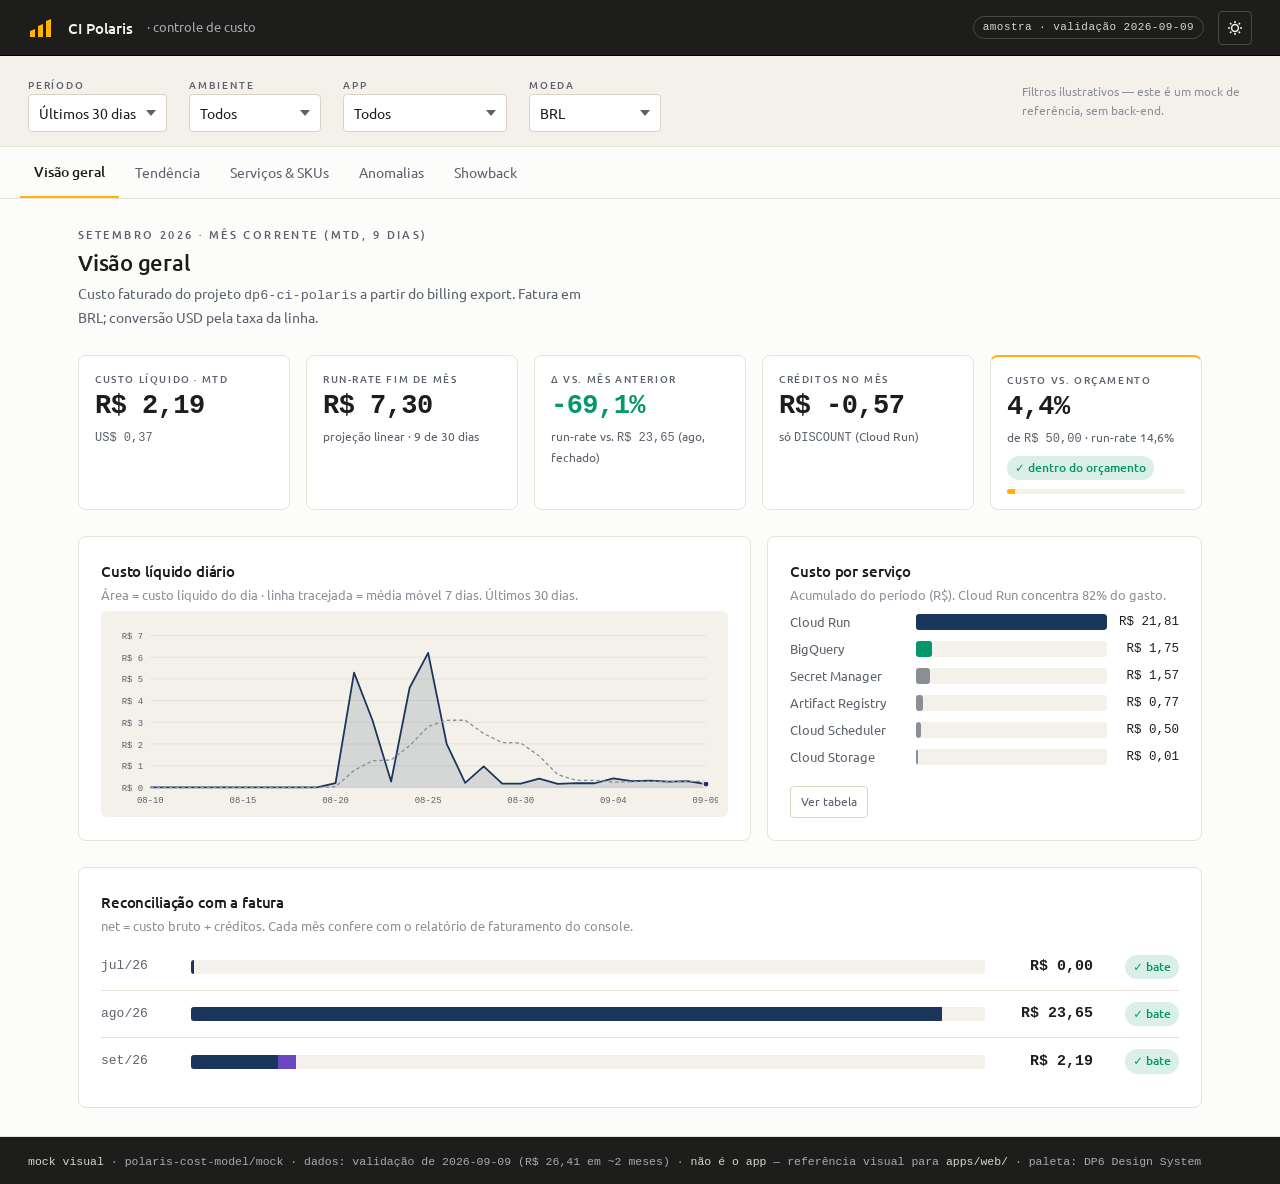
==== mock/index.html @ a6573188 "seed: modelagem de custo do CI Polaris (billing export -> Dataform) + painel FinOps (Fases 1-7 rascu" ====
<!doctype html>
<html lang="pt-BR">
<head>
<meta charset="utf-8">
<meta name="viewport" content="width=device-width, initial-scale=1">
<title>Custo CI Polaris</title>
<link rel="preconnect" href="https://fonts.googleapis.com">
<link rel="preconnect" href="https://fonts.gstatic.com" crossorigin>
<link rel="stylesheet" href="https://fonts.googleapis.com/css2?family=Ubuntu:wght@300;400;500;700&family=Ubuntu+Mono:wght@400;700&display=swap">
<style>
/* ============ DP6 Design System — tokens (espelho de polaris-heap/DP6-Design-System.md) ============ */
:root{
  --bg:#fcfcfb; --surface:#ffffff; --well:#f4f1ea;
  --ink:#1d1d1b; --ink-dim:#5b626c; --ink-mute:#8b9099;
  --hair:#e7e3d8; --hair-strong:#d8d3c4;
  --accent:#ffb302; --accent-press:#c98a00;
  /* paleta de gráficos DP6 — light. azul/verde validados p/ CVD; roxo/rosa reservados; vermelho = status */
  --c-net:#1a365d; --c-alt:#059669; --c-other:#8a8f96;
  --c-alert:#d64500; --c-credit:#6b46c1;
  --ok:#059669; --warn:#b7791f; --bad:#d64500;
  --focus:rgba(255,179,2,.45);
  --shadow-md:0 2px 10px rgba(29,29,27,.08);
}
@media (prefers-color-scheme:dark){
  :root:not([data-theme="light"]){
    --bg:#1d1d1b; --surface:#242422; --well:#1a1a19;
    --ink:#f2f1ec; --ink-dim:#a7abb0; --ink-mute:#7c8188;
    --hair:#37372f; --hair-strong:#454439;
    --accent:#ffb302; --accent-press:#ffca4d;
    --c-net:#63b3ed; --c-alt:#34d399; --c-other:#6b7078;
    --c-alert:#e53e3e; --c-credit:#b794f4;
    --ok:#34d399; --warn:#e0a94a; --bad:#e53e3e;
    --focus:rgba(255,179,2,.5);
    --shadow-md:0 2px 12px rgba(0,0,0,.4);
  }
}
:root[data-theme="dark"]{
  --bg:#1d1d1b; --surface:#242422; --well:#1a1a19;
  --ink:#f2f1ec; --ink-dim:#a7abb0; --ink-mute:#7c8188;
  --hair:#37372f; --hair-strong:#454439;
  --accent:#ffb302; --accent-press:#ffca4d;
  --c-net:#63b3ed; --c-alt:#34d399; --c-other:#6b7078;
  --c-alert:#e53e3e; --c-credit:#b794f4;
  --ok:#34d399; --warn:#e0a94a; --bad:#e53e3e;
  --focus:rgba(255,179,2,.5);
  --shadow-md:0 2px 12px rgba(0,0,0,.4);
}

*{box-sizing:border-box}
html{-webkit-text-size-adjust:100%}
body{
  margin:0; background:var(--bg); color:var(--ink);
  font:400 15px/1.6 Ubuntu,"Segoe UI",system-ui,-apple-system,sans-serif;
  -webkit-font-smoothing:antialiased;
}
h1,h2,h3{margin:0; font-weight:500; letter-spacing:-.01em; text-wrap:balance}
.mono{font-family:"Ubuntu Mono",ui-monospace,"SF Mono",Menlo,monospace; font-variant-numeric:tabular-nums}
.eyebrow{font:500 11px/1.4 Ubuntu,sans-serif; letter-spacing:.22em; text-transform:uppercase; color:var(--ink-dim)}
a{color:inherit}
button,select{font:inherit; color:inherit}
:focus-visible{outline:3px solid var(--focus); outline-offset:2px; border-radius:2px}
@media (prefers-reduced-motion:reduce){*{transition:none!important; animation:none!important}}

/* ============ chrome ============ */
.topbar{
  position:sticky; top:0; z-index:20; display:flex; align-items:center; gap:14px;
  height:56px; padding:0 28px; background:var(--ink); color:#f2f1ec;
  border-bottom:1px solid #000;
}
.brandmark{display:block}
.topbar .name{font-weight:500}
.topbar .sub{color:#a7abb0; font-size:13px}
.topbar .spacer{flex:1}
.pill{
  font:400 11px/1 "Ubuntu Mono",monospace; letter-spacing:.04em;
  padding:5px 9px; border:1px solid #4a4a44; border-radius:999px; color:#d9d6cc; white-space:nowrap;
}
.icon-btn{
  display:inline-flex; align-items:center; justify-content:center; width:34px; height:34px;
  background:transparent; border:1px solid #4a4a44; border-radius:4px; cursor:pointer; color:#f2f1ec;
}
.icon-btn:hover{border-color:var(--accent)}

.filters{
  display:flex; flex-wrap:wrap; align-items:end; gap:18px 22px;
  padding:14px 28px; background:var(--well); border-bottom:1px solid var(--hair);
}
.field{display:flex; flex-direction:column; gap:4px}
.field label{font:500 10px/1 Ubuntu,sans-serif; letter-spacing:.18em; text-transform:uppercase; color:var(--ink-dim)}
.field select{
  appearance:none; -webkit-appearance:none; padding:7px 30px 7px 10px; min-width:132px;
  background:var(--surface) url("data:image/svg+xml;utf8,<svg xmlns='http://www.w3.org/2000/svg' width='10' height='6'><path d='M0 0l5 6 5-6z' fill='%235b626c'/></svg>") no-repeat right 10px center;
  border:1px solid var(--hair-strong); border-radius:4px; font-size:14px;
}
.filters .note{margin-left:auto; align-self:center; font-size:12px; color:var(--ink-mute); max-width:230px}

.tabs{display:flex; gap:2px; padding:0 20px; border-bottom:1px solid var(--hair); background:var(--bg); overflow-x:auto}
.tab{
  padding:14px 14px 12px; background:none; border:0; border-bottom:2px solid transparent;
  color:var(--ink-dim); cursor:pointer; white-space:nowrap; font-size:14px;
}
.tab:hover{color:var(--ink)}
.tab[aria-selected="true"]{color:var(--ink); border-bottom-color:var(--accent); font-weight:500}

main{max-width:1180px; margin:0 auto; padding:28px}
.panel[hidden]{display:none}
.panel{display:flex; flex-direction:column; gap:26px}
.panel > header{display:flex; flex-direction:column; gap:3px}
.panel > header p{margin:0; color:var(--ink-dim); font-size:13.5px; max-width:64ch}

/* ============ cards & tiles ============ */
.card{
  background:var(--surface); border:1px solid var(--hair); border-radius:8px; padding:22px;
}
.card > h3{font-size:15px}
.card .cap{margin:2px 0 0; color:var(--ink-mute); font-size:12.5px}
.grid{display:grid; gap:16px}

.scorecard{grid-template-columns:repeat(auto-fit,minmax(188px,1fr))}
.tile{background:var(--surface); border:1px solid var(--hair); border-radius:8px; padding:16px 16px 15px; display:flex; flex-direction:column; gap:7px}
.tile.flag{border-top:2px solid var(--accent)}
.tile .k{font:500 10px/1.3 Ubuntu,sans-serif; letter-spacing:.16em; text-transform:uppercase; color:var(--ink-dim)}
.tile .v{font-family:"Ubuntu Mono",monospace; font-weight:700; font-size:27px; letter-spacing:-.02em; line-height:1.05}
.tile .s{font-size:12px; color:var(--ink-dim)}
.tile .s .mono{font-size:12px}
.delta-down{color:var(--ok)} .delta-up{color:var(--bad)}
.chip{display:inline-flex; align-items:center; gap:5px; align-self:flex-start; padding:3px 8px; border-radius:999px; font-size:11.5px; font-weight:500}
.chip.ok{background:color-mix(in srgb,var(--ok) 15%,transparent); color:var(--ok)}
.chip.warn{background:color-mix(in srgb,var(--warn) 16%,transparent); color:var(--warn)}
.chip.bad{background:color-mix(in srgb,var(--bad) 15%,transparent); color:var(--bad)}
.bar-track{height:5px; border-radius:3px; background:var(--well); overflow:hidden; margin-top:2px}
.bar-fill{height:100%; background:var(--accent)}

.row-2{display:grid; grid-template-columns:1.55fr 1fr; gap:16px}
@media (max-width:860px){.row-2{grid-template-columns:1fr}}

/* legend + tables */
.legend{display:flex; flex-wrap:wrap; gap:14px; margin-top:12px; font-size:12.5px; color:var(--ink-dim)}
.legend span{display:inline-flex; align-items:center; gap:6px}
.swatch{width:11px; height:11px; border-radius:2px; flex:none}
.datatable{width:100%; border-collapse:collapse; font-size:13px; margin-top:4px}
.datatable th,.datatable td{text-align:right; padding:7px 10px; border-bottom:1px solid var(--hair)}
.datatable th:first-child,.datatable td:first-child{text-align:left}
.datatable thead th{font:500 10px/1.4 Ubuntu,sans-serif; letter-spacing:.1em; text-transform:uppercase; color:var(--ink-dim); border-bottom-color:var(--hair-strong)}
.datatable td.num{font-family:"Ubuntu Mono",monospace; font-variant-numeric:tabular-nums}
.datatable tr:last-child td{border-bottom:0}
.toggle-tbl{margin-top:12px; background:none; border:1px solid var(--hair-strong); border-radius:4px; padding:5px 10px; font-size:12px; cursor:pointer; color:var(--ink-dim)}
.toggle-tbl:hover{border-color:var(--accent); color:var(--ink)}

/* svg chart shell */
.chartwrap{margin-top:6px; background:var(--well); border-radius:6px; padding:12px 10px 6px}
svg.chart{display:block; width:100%; height:auto; font-family:"Ubuntu Mono",monospace}
.chart text{fill:var(--ink-dim)}
.chart .tickline{stroke:var(--hair-strong); stroke-width:1}
.chart .axis{stroke:var(--hair-strong); stroke-width:1}
.tooltip{
  position:fixed; z-index:40; pointer-events:none; background:var(--ink); color:#f2f1ec;
  font:400 12px/1.4 "Ubuntu Mono",monospace; padding:7px 9px; border-radius:4px; box-shadow:var(--shadow-md);
  opacity:0; transition:opacity .12s;
}

.recon-row{display:grid; grid-template-columns:78px 1fr 96px 74px; align-items:center; gap:12px; padding:11px 0; border-bottom:1px solid var(--hair)}
.recon-row:last-child{border-bottom:0}
.recon-row .m{font-family:"Ubuntu Mono",monospace; color:var(--ink-dim); font-size:13px}
.recon-row .val{font-family:"Ubuntu Mono",monospace; font-weight:700; text-align:right}
.recon-bar{height:14px; background:var(--well); border-radius:3px; overflow:hidden; display:flex}
.recon-bar i{display:block; height:100%}

.callout{display:flex; gap:12px; padding:14px 16px; background:var(--well); border:1px solid var(--hair); border-left:2px solid var(--accent); border-radius:6px; font-size:13.5px}
.callout b{font-weight:500}

.placeholder{text-align:center; padding:40px 24px; border:1px dashed var(--hair-strong); border-radius:8px; background:var(--well)}
.placeholder h3{font-size:20px; font-weight:300; letter-spacing:-.02em}
.placeholder p{margin:8px auto 0; max-width:52ch; color:var(--ink-dim); font-size:13.5px}

footer{border-top:1px solid var(--hair); background:var(--ink); color:#a7abb0; padding:16px 28px; font:400 11.5px/1.5 "Ubuntu Mono",monospace}
footer b{color:#d9d6cc; font-weight:400}
</style>
</head>
<body data-palette="#1a365d,#059669,#8a8f96">

<header class="topbar">
  <svg class="brandmark" width="26" height="18" viewBox="0 0 26 18" aria-hidden="true">
    <path d="M2 18 L2 12 L7 10 L7 18 Z" fill="#ffb302"/>
    <path d="M10 18 L10 7 L15 5 L15 18 Z" fill="#ffb302"/>
    <path d="M18 18 L18 2 L23 0 L23 18 Z" fill="#ffb302"/>
  </svg>
  <span class="name">CI Polaris</span>
  <span class="sub">· controle de custo</span>
  <span class="spacer"></span>
  <span class="pill">amostra · validação 2026-09-09</span>
  <button class="icon-btn" id="themeBtn" aria-label="Alternar tema" title="Alternar tema">
    <svg width="16" height="16" viewBox="0 0 16 16" fill="none" stroke="currentColor" stroke-width="1.5"><circle cx="8" cy="8" r="3.4"/><path d="M8 1v2M8 13v2M1 8h2M13 8h2M3 3l1.4 1.4M11.6 11.6L13 13M13 3l-1.4 1.4M4.4 11.6L3 13"/></svg>
  </button>
</header>

<div class="filters">
  <div class="field"><label for="f-period">Período</label>
    <select id="f-period"><option>Últimos 30 dias</option><option>Últimos 60 dias</option><option>Mês corrente</option><option>Tudo</option></select></div>
  <div class="field"><label for="f-env">Ambiente</label>
    <select id="f-env"><option>Todos</option><option>prod</option><option>dev</option></select></div>
  <div class="field"><label for="f-app">App</label>
    <select id="f-app"><option>Todos</option><option>atlas</option><option>polaris-cost-control</option><option>observability-hub</option></select></div>
  <div class="field"><label for="f-cur">Moeda</label>
    <select id="f-cur"><option>BRL</option><option>USD</option></select></div>
  <p class="note">Filtros ilustrativos — este é um mock de referência, sem back-end.</p>
</div>

<nav class="tabs" role="tablist" aria-label="Seções">
  <button class="tab" role="tab" aria-selected="true"  aria-controls="p-visao"  id="t-visao">Visão geral</button>
  <button class="tab" role="tab" aria-selected="false" aria-controls="p-tend"   id="t-tend">Tendência</button>
  <button class="tab" role="tab" aria-selected="false" aria-controls="p-skus"   id="t-skus">Serviços &amp; SKUs</button>
  <button class="tab" role="tab" aria-selected="false" aria-controls="p-anom"   id="t-anom">Anomalias</button>
  <button class="tab" role="tab" aria-selected="false" aria-controls="p-show"   id="t-show">Showback</button>
</nav>

<main>

  <!-- ============ VISÃO GERAL ============ -->
  <section class="panel" id="p-visao" role="tabpanel" aria-labelledby="t-visao">
    <header>
      <span class="eyebrow">Setembro 2026 · mês corrente (MTD, 9 dias)</span>
      <h1 style="font-size:22px">Visão geral</h1>
      <p>Custo faturado do projeto <span class="mono">dp6-ci-polaris</span> a partir do billing export. Fatura em BRL; conversão USD pela taxa da linha.</p>
    </header>

    <div class="grid scorecard" id="scorecard"></div>

    <div class="row-2">
      <div class="card">
        <h3>Custo líquido diário</h3>
        <p class="cap">Área = custo líquido do dia · linha tracejada = média móvel 7 dias. Últimos 30 dias.</p>
        <div class="chartwrap"><div id="c-daily"></div></div>
      </div>
      <div class="card">
        <h3>Custo por serviço</h3>
        <p class="cap">Acumulado do período (R$). Cloud Run concentra 82% do gasto.</p>
        <div id="c-services"></div>
        <button class="toggle-tbl" data-target="tbl-services" aria-expanded="false">Ver tabela</button>
        <div id="tbl-services" hidden></div>
      </div>
    </div>

    <div class="card">
      <h3>Reconciliação com a fatura</h3>
      <p class="cap">net = custo bruto + créditos. Cada mês confere com o relatório de faturamento do console.</p>
      <div id="recon" style="margin-top:8px"></div>
    </div>
  </section>

  <!-- ============ TENDÊNCIA ============ -->
  <section class="panel" id="p-tend" role="tabpanel" aria-labelledby="t-tend" hidden>
    <header>
      <span class="eyebrow">Evolução mês a mês</span>
      <h1 style="font-size:22px">Tendência</h1>
      <p>Três meses de histórico (jul/2026 é o primeiro mês, quase zero). Setembro é parcial — a barra fantasma mostra o run-rate projetado.</p>
    </header>

    <div class="card">
      <h3>Custo líquido mensal por serviço</h3>
      <p class="cap">Barras empilhadas. Só as duas séries validadas para daltonismo (azul/verde) + "Outros".</p>
      <div class="chartwrap"><div id="c-monthly"></div></div>
      <div class="legend" id="lg-monthly"></div>
    </div>

    <div class="row-2">
      <div class="card">
        <h3>Variação mês a mês</h3>
        <p class="cap">Δ sobre o mês anterior. Setembro: run-rate (fantasma) vs. realizado (MTD).</p>
        <div class="chartwrap"><div id="c-mom"></div></div>
      </div>
      <div class="card">
        <h3>Ritmo acumulado</h3>
        <p class="cap">Acúmulo dia a dia: setembro vs. agosto no mesmo ponto do mês.</p>
        <div class="chartwrap"><div id="c-pace"></div></div>
      </div>
    </div>
  </section>

  <!-- ============ SERVIÇOS & SKUs ============ -->
  <section class="panel" id="p-skus" role="tabpanel" aria-labelledby="t-skus" hidden>
    <header>
      <span class="eyebrow">Detalhe por SKU</span>
      <h1 style="font-size:22px">Serviços &amp; SKUs</h1>
      <p>Composição do custo por SKU e custo unitário. Chip de atenção em SKU visto pela primeira vez nos últimos 30 dias.</p>
    </header>

    <div class="callout"><span aria-hidden="true">◆</span><span><b>SKU novo (últimos 30 dias):</b> <span class="mono">Cloud Run · Requests</span> — primeira ocorrência 2026-08-28. Sem histórico para comparar.</span></div>

    <div class="card">
      <h3>Custo por serviço → SKU</h3>
      <p class="cap">Barras aninhadas. Expandível por serviço no app; aqui, Cloud Run detalhado.</p>
      <div id="c-sku" style="margin-top:8px"></div>
    </div>

    <div class="card">
      <h3>Custo unitário por SKU</h3>
      <p class="cap">custo unitário = custo líquido ÷ uso (na unidade de preço). Amostra do período.</p>
      <div id="tbl-unit"></div>
    </div>
  </section>

  <!-- ============ ANOMALIAS ============ -->
  <section class="panel" id="p-anom" role="tabpanel" aria-labelledby="t-anom" hidden>
    <header>
      <span class="eyebrow">Dias fora do padrão</span>
      <h1 style="font-size:22px">Anomalias</h1>
      <p>Sinaliza quando o custo do dia passa de <span class="mono">z-score &gt; 3</span> <b>e</b> de <span class="mono">R$ 1,00/dia</span> — o piso absoluto evita ruído na escala de centavos.</p>
    </header>

    <div class="callout"><span aria-hidden="true">▲</span><span><b>2 dias sinalizados</b> em 52 analisados · ambos no Cloud Run, semana de deploy/carga de 21–26/ago.</span></div>

    <div class="card">
      <h3>Ocorrências</h3>
      <p class="cap">Sparkline = custo diário do serviço nos 30 dias ao redor; ponto vermelho = o dia sinalizado.</p>
      <div id="anom-list" style="margin-top:10px"></div>
    </div>
  </section>

  <!-- ============ SHOWBACK ============ -->
  <section class="panel" id="p-show" role="tabpanel" aria-labelledby="t-show" hidden>
    <header>
      <span class="eyebrow">Rateio por app / ambiente</span>
      <h1 style="font-size:22px">Showback</h1>
      <p>Depende das labels <span class="mono">app</span> / <span class="mono">environment</span> / <span class="mono">managed-by</span> nos recursos.</p>
    </header>

    <div class="placeholder">
      <h3>Aguardando aplicação das labels</h3>
      <p>Hoje só 4–10% do custo carrega label (rollout iniciado em 26/08, ver <span class="mono">atlas/docs/finops-labels.md</span>). Enquanto a cobertura não sobe, o rateio por app×ambiente fica desativado — só a cobertura é exibida.</p>
    </div>

    <div class="card">
      <h3>Cobertura de label (por custo)</h3>
      <p class="cap">Fração do custo líquido com cada chave preenchida.</p>
      <div id="c-coverage" style="margin-top:10px"></div>
    </div>
  </section>

</main>

<footer>
  <b>mock visual</b> · polaris-cost-model/mock · dados: validação de 2026-09-09 (R$ 26,41 em ~2 meses) ·
  <b>não é o app</b> — referência visual para <b>apps/web/</b> · paleta: DP6 Design System
</footer>

<div class="tooltip" id="tt"></div>

<script>
"use strict";
/* ================= dados (validação 2026-09-09) ================= */
const CUR = {rate:5.8703}; // taxa BRL/USD do mês corrente
const brl = v => "R$ " + v.toLocaleString("pt-BR",{minimumFractionDigits:2,maximumFractionDigits:2});
const usd = v => "US$ " + (v/CUR.rate).toLocaleString("pt-BR",{minimumFractionDigits:2,maximumFractionDigits:2});
const pct = v => (v>=0?"+":"") + v.toLocaleString("pt-BR",{minimumFractionDigits:1,maximumFractionDigits:1}) + "%";

// custo líquido diário (R$), 2026-08-10 .. 2026-09-09
const DAILY = [
  ["08-10",0],["08-11",0],["08-12",0],["08-13",0],["08-14",0],["08-15",0],["08-16",0],["08-17",0],["08-18",0],["08-19",0],
  ["08-20",0.20],["08-21",5.29],["08-22",3.08],["08-23",0.27],["08-24",4.59],["08-25",6.20],["08-26",2.01],["08-27",0.21],
  ["08-28",0.97],["08-29",0.17],["08-30",0.17],["08-31",0.40],
  ["09-01",0.16],["09-02",0.20],["09-03",0.19],["09-04",0.41],["09-05",0.29],["09-06",0.31],["09-07",0.26],["09-08",0.29],["09-09",0.15]
];
const SERVICES = [
  ["Cloud Run",21.81],["BigQuery",1.75],["Secret Manager",1.57],
  ["Artifact Registry",0.77],["Cloud Scheduler",0.50],["Cloud Storage",0.01]
];
const MONTHS = [ // mês, cloud run, bigquery, outros, gross, credits, net
  {m:"jul/26", cr:0,      bq:0,    ot:0,    gross:0,     cred:0,     net:0},
  {m:"ago/26", cr:20.28,  bq:1.44, ot:1.93, gross:23.65, cred:0,     net:23.65},
  {m:"set/26", cr:0.86,   bq:0.02, ot:1.31, gross:2.75,  cred:-0.57, net:2.19}
];
const PACE = { // acúmulo por dia-do-mês
  ago:[0,0.20,5.49,8.57,8.84,13.43,19.63,21.64,21.85,22.82,22.99,23.16,23.65],
  set:[0,0.16,0.36,0.55,0.96,1.25,1.56,1.82,2.11,2.19]
};
const SKU = [ // Cloud Run, período
  ["CPU Allocation Time","vCPU·s",  "1.06M", 0.62],
  ["Memory Allocation Time","GiB·s","2.13M", 0.19],
  ["Requests","1k req",             "48.2",  0.03],
  ["Egress (América do Sul)","GiB", "0.14",  0.02]
];
const UNIT = [ // sku, uso, unidade, custo unit, custo
  ["Cloud Run · CPU Allocation Time","1.06M","vCPU·s","R$ 0,00000058","R$ 0,62"],
  ["Cloud Run · Memory Allocation Time","2.13M","GiB·s","R$ 0,00000009","R$ 0,19"],
  ["BigQuery · Analysis","0.20","TiB","R$ 8,75","R$ 1,75"],
  ["Secret Manager · Access operations","3.1M","10k ops","R$ 0,0051","R$ 1,57"],
  ["Artifact Registry · Storage","0.11","GiB·mês","R$ 7,00","R$ 0,77"]
];
const ANOM = [
  {date:"2026-08-25", svc:"Cloud Run", val:5.68, avg:0.46, z:4.1,
   spark:[0.20,5.15,2.80,0.18,4.18,5.68,1.67,0.06,0.41,0.01,0.01,0.15,0.08,0.06,0.23,0.10,0.09,0.10,0.03,0.04,0.04,0.09,0.09,0.10,0.04,0.04,0.04,0.04,0.04,0.04], hi:5},
  {date:"2026-08-21", svc:"Cloud Run", val:5.15, avg:0.42, z:3.7,
   spark:[0,0,0,0,0,0,0,0,0,0,0.20,5.15,2.80,0.18,4.18,5.68,1.67,0.06,0.41,0.01,0.01,0.15,0.08,0.06,0.23,0.10,0.09,0.10,0.03,0.04], hi:11}
];
const COVERAGE = [["managed-by",0.10],["app",0.04],["environment",0.04]];

const SVGNS="http://www.w3.org/2000/svg";
const css = n => getComputedStyle(document.documentElement).getPropertyValue(n).trim();
function el(tag,attrs,parent){const e=document.createElementNS(SVGNS,tag);for(const k in attrs)e.setAttribute(k,attrs[k]);if(parent)parent.appendChild(e);return e;}

/* ================= tooltip ================= */
const tt=document.getElementById("tt");
function showTT(html,x,y){tt.innerHTML=html;tt.style.opacity="1";tt.style.left=(x+14)+"px";tt.style.top=(y+14)+"px";}
function hideTT(){tt.style.opacity="0";}

/* ================= scorecard ================= */
function scorecard(){
  const netMtd=2.19, prevMonth=23.65, runRate=netMtd/9*30, credits=-0.57, budget=50;
  const usedPct=netMtd/budget*100, rrPct=runRate/budget*100;
  const cards=[
    {k:"Custo líquido · MTD", v:brl(netMtd), s:`<span class="mono">${usd(netMtd)}</span>`},
    {k:"Run-rate fim de mês", v:brl(runRate), s:`projeção linear · 9 de 30 dias`},
    {k:"Δ vs. mês anterior", v:`<span class="mono">${pct(runRate/prevMonth*100-100)}</span>`, s:`run-rate vs. <span class="mono">${brl(prevMonth)}</span> (ago, fechado)`, cls:"delta-down"},
    {k:"Créditos no mês", v:brl(credits), s:`só <span class="mono">DISCOUNT</span> (Cloud Run)`},
    {k:"Custo vs. orçamento", v:`<span class="mono">${usedPct.toLocaleString("pt-BR",{maximumFractionDigits:1})}%</span>`, s:`de <span class="mono">${brl(budget)}</span> · run-rate ${rrPct.toLocaleString("pt-BR",{maximumFractionDigits:1})}%`, flag:true,
     extra:`<span class="chip ok">✓ dentro do orçamento</span><div class="bar-track"><div class="bar-fill" style="width:${Math.max(usedPct,1.5)}%"></div></div>`}
  ];
  document.getElementById("scorecard").innerHTML=cards.map(c=>`
    <div class="tile${c.flag?' flag':''}">
      <span class="k">${c.k}</span>
      <span class="v ${c.cls||''}">${c.v}</span>
      <span class="s">${c.s}</span>
      ${c.extra||''}
    </div>`).join("");
}

/* ================= área: custo diário + média móvel 7d ================= */
function dailyChart(){
  const host=document.getElementById("c-daily");
  const W=680,H=210,P={t:14,r:14,b:26,l:44};
  const data=DAILY.map(d=>d[1]);
  const max=Math.ceil(Math.max(...data)); // 7
  const x=i=>P.l+i*(W-P.l-P.r)/(data.length-1);
  const y=v=>H-P.b-(v/max)*(H-P.t-P.b);
  // média móvel 7d
  const ma=data.map((_,i)=>{const s=data.slice(Math.max(0,i-6),i+1);return s.reduce((a,b)=>a+b,0)/s.length;});
  const svg=el("svg",{class:"chart",viewBox:`0 0 ${W} ${H}`,role:"img","aria-label":"Custo líquido diário em reais, últimos 30 dias, com pico entre 21 e 26 de agosto"},host);
  // grid + ticks y
  for(let t=0;t<=max;t+=1){const yy=y(t);
    el("line",{class:"tickline",x1:P.l,x2:W-P.r,y1:yy,y2:yy,opacity:t?.5:1},svg);
    const tx=el("text",{x:P.l-8,y:yy+4,"text-anchor":"end","font-size":"10"},svg);tx.textContent="R$ "+t;}
  // ticks x (a cada ~5)
  DAILY.forEach((d,i)=>{if(i%5)return;const tx=el("text",{x:x(i),y:H-8,"text-anchor":"middle","font-size":"10"},svg);tx.textContent=d[0];});
  // área
  let dArea=`M${x(0)},${y(0)}`;data.forEach((v,i)=>dArea+=` L${x(i)},${y(v)}`);dArea+=` L${x(data.length-1)},${y(0)} Z`;
  el("path",{d:dArea,fill:css("--c-net"),"fill-opacity":".14"},svg);
  let dLine="";data.forEach((v,i)=>dLine+=(i?" L":"M")+x(i)+","+y(v));
  el("path",{d:dLine,fill:"none",stroke:css("--c-net"),"stroke-width":"2","stroke-linejoin":"round"},svg);
  // média móvel
  let dMa="";ma.forEach((v,i)=>dMa+=(i?" L":"M")+x(i)+","+y(v));
  el("path",{d:dMa,fill:"none",stroke:css("--c-other"),"stroke-width":"1.5","stroke-dasharray":"4 3"},svg);
  // endpoint enfatizado
  const li=data.length-1;
  el("circle",{cx:x(li),cy:y(data[li]),r:"3.5",fill:css("--c-net"),stroke:css("--well"),"stroke-width":"1.5"},svg);
  // hover
  const hit=el("rect",{x:P.l,y:P.t,width:W-P.l-P.r,height:H-P.t-P.b,fill:"transparent"},svg);
  const cross=el("line",{x1:0,x2:0,y1:P.t,y2:H-P.b,stroke:css("--ink-dim"),"stroke-width":"1",opacity:"0"},svg);
  const dot=el("circle",{r:"4",fill:css("--c-net"),stroke:css("--surface"),"stroke-width":"2",opacity:"0"},svg);
  hit.addEventListener("pointermove",ev=>{
    const r=svg.getBoundingClientRect();const px=(ev.clientX-r.left)/r.width*W;
    let i=Math.round((px-P.l)/((W-P.l-P.r)/(data.length-1)));i=Math.max(0,Math.min(data.length-1,i));
    cross.setAttribute("x1",x(i));cross.setAttribute("x2",x(i));cross.setAttribute("opacity",".5");
    dot.setAttribute("cx",x(i));dot.setAttribute("cy",y(data[i]));dot.setAttribute("opacity","1");
    showTT(`<b>${DAILY[i][0]}/2026</b><br>líquido ${brl(data[i])}<br>média 7d ${brl(ma[i])}`,ev.clientX,ev.clientY);
  });
  hit.addEventListener("pointerleave",()=>{cross.setAttribute("opacity","0");dot.setAttribute("opacity","0");hideTT();});
}

/* ================= barras horizontais: serviços ================= */
function servicesChart(){
  const host=document.getElementById("c-services");
  const max=SERVICES[0][1];
  host.innerHTML=SERVICES.map(([n,v],i)=>{
    const w=Math.max(v/max*100,0.6);
    const col=i===0?css("--c-net"):(i===1?css("--c-alt"):css("--c-other"));
    return `<div style="display:flex;align-items:center;gap:10px;margin:7px 0" data-svc="${n}" data-v="${v}">
      <span style="flex:0 0 116px;font-size:12.5px;color:var(--ink-dim)">${n}</span>
      <span style="flex:1;height:16px;background:var(--well);border-radius:3px;overflow:hidden">
        <span style="display:block;height:100%;width:${w}%;background:${col};border-radius:0 3px 3px 0"></span></span>
      <span class="mono" style="flex:0 0 62px;text-align:right;font-size:12.5px">${brl(v)}</span>
    </div>`;
  }).join("");
  host.querySelectorAll("[data-svc]").forEach(r=>{
    r.addEventListener("pointerenter",ev=>showTT(`<b>${r.dataset.svc}</b><br>${brl(+r.dataset.v)} · ${(r.dataset.v/26.41*100).toFixed(1)}%`,ev.clientX,ev.clientY));
    r.addEventListener("pointermove",ev=>showTT(`<b>${r.dataset.svc}</b><br>${brl(+r.dataset.v)} · ${(r.dataset.v/26.41*100).toFixed(1)}%`,ev.clientX,ev.clientY));
    r.addEventListener("pointerleave",hideTT);
  });
  document.getElementById("tbl-services").innerHTML=`<table class="datatable"><thead><tr><th>Serviço</th><th>Custo</th><th>% do total</th></tr></thead><tbody>${
    SERVICES.map(([n,v])=>`<tr><td>${n}</td><td class="num">${brl(v)}</td><td class="num">${(v/26.41*100).toFixed(1)}%</td></tr>`).join("")
  }</tbody></table>`;
}

/* ================= reconciliação ================= */
function recon(){
  const host=document.getElementById("recon");
  const max=25;
  host.innerHTML=MONTHS.map(m=>{
    const g=Math.max(m.gross/max*100,0.4), c=Math.abs(m.cred)/max*100;
    return `<div class="recon-row">
      <span class="m">${m.m}</span>
      <span class="recon-bar" title="bruto ${brl(m.gross)} · créditos ${brl(m.cred)}">
        <i style="width:${g}%;background:${css('--c-net')}"></i>
        <i style="width:${c}%;background:${css('--c-credit')}"></i>
      </span>
      <span class="val">${brl(m.net)}</span>
      <span class="chip ok" style="justify-self:end">✓ bate</span>
    </div>`;
  }).join("");
}

/* ================= tendência: empilhado mensal ================= */
function monthlyChart(){
  const host=document.getElementById("c-monthly");
  const W=680,H=220,P={t:14,r:14,b:28,l:44};
  const max=25;
  const bw=64, gap=(W-P.l-P.r-bw*3)/3;
  const y=v=>H-P.b-(v/max)*(H-P.t-P.b);
  const svg=el("svg",{class:"chart",viewBox:`0 0 ${W} ${H}`,role:"img","aria-label":"Custo líquido mensal empilhado por serviço"},host);
  for(let t=0;t<=25;t+=5){const yy=y(t);el("line",{class:"tickline",x1:P.l,x2:W-P.r,y1:yy,y2:yy,opacity:t?.5:1},svg);
    const tx=el("text",{x:P.l-8,y:yy+4,"text-anchor":"end","font-size":"10"},svg);tx.textContent="R$ "+t;}
  MONTHS.forEach((m,i)=>{
    const bx=P.l+gap/2+i*(bw+gap);
    const segs=[["cr",css("--c-net")],["bq",css("--c-alt")],["ot",css("--c-other")]];
    let acc=0;
    segs.forEach(([key,col])=>{
      const v=m[key]; if(v<=0){return;}
      const y0=y(acc), y1=y(acc+v);
      el("rect",{x:bx,y:y1,width:bw,height:Math.max(y0-y1-2,0),fill:col,rx:"1"},svg);
      acc+=v;
    });
    const tx=el("text",{x:bx+bw/2,y:H-10,"text-anchor":"middle","font-size":"10.5"},svg);tx.textContent=m.m;
    if(m.net>0){const vt=el("text",{x:bx+bw/2,y:y(m.net)-6,"text-anchor":"middle","font-size":"11",style:"fill:"+css("--ink")},svg);vt.textContent=brl(m.net);}
  });
  document.getElementById("lg-monthly").innerHTML=[
    ["Cloud Run",css("--c-net")],["BigQuery",css("--c-alt")],["Outros",css("--c-other")]
  ].map(([n,c])=>`<span><i class="swatch" style="background:${c}"></i>${n}</span>`).join("");
}

/* ================= tendência: Δ MoM ================= */
function momChart(){
  const host=document.getElementById("c-mom");
  const W=340,H=200,P={t:16,r:14,b:28,l:40};
  const bars=[{m:"ago/26",v:23.65,ghost:null},{m:"set/26",v:2.19,ghost:7.30}];
  const max=25;
  const y=v=>H-P.b-(v/max)*(H-P.t-P.b);
  const bw=54, gap=(W-P.l-P.r-bw*2)/2;
  const svg=el("svg",{class:"chart",viewBox:`0 0 ${W} ${H}`,role:"img","aria-label":"Variação mês a mês do custo líquido"},host);
  for(let t=0;t<=25;t+=5){const yy=y(t);el("line",{class:"tickline",x1:P.l,x2:W-P.r,y1:yy,y2:yy,opacity:t?.5:1},svg);
    const tx=el("text",{x:P.l-8,y:yy+4,"text-anchor":"end","font-size":"10"},svg);tx.textContent=t;}
  bars.forEach((b,i)=>{
    const bx=P.l+gap/2+i*(bw+gap);
    if(b.ghost){el("rect",{x:bx,y:y(b.ghost),width:bw,height:y(0)-y(b.ghost),fill:"none",stroke:css("--c-net"),"stroke-width":"1.5","stroke-dasharray":"3 3",rx:"1"},svg);
      const gt=el("text",{x:bx+bw/2,y:y(b.ghost)-6,"text-anchor":"middle","font-size":"10",fill:css("--ink-dim")},svg);gt.textContent="run-rate "+brl(b.ghost);}
    el("rect",{x:bx,y:y(b.v),width:bw,height:y(0)-y(b.v),fill:css("--c-net"),rx:"1"},svg);
    const tx=el("text",{x:bx+bw/2,y:H-10,"text-anchor":"middle","font-size":"10.5"},svg);tx.textContent=b.m;
    const vt=el("text",{x:bx+bw/2,y:y(b.v)+(b.v>5?14:-6),"text-anchor":"middle","font-size":"10.5",style:"fill:"+(b.v>5?"#fff":css("--ink"))},svg);vt.textContent=brl(b.v);
  });
  const dt=el("text",{x:W-P.r,y:P.t+2,"text-anchor":"end","font-size":"11",style:"fill:"+css("--ok")},svg);
  dt.textContent="Δ −90,7% (realizado MTD)";
}

/* ================= tendência: pace acumulado ================= */
function paceChart(){
  const host=document.getElementById("c-pace");
  const W=340,H=200,P={t:14,r:14,b:26,l:40};
  const max=25, days=13;
  const x=i=>P.l+i*(W-P.l-P.r)/(days-1);
  const y=v=>H-P.b-(v/max)*(H-P.t-P.b);
  const svg=el("svg",{class:"chart",viewBox:`0 0 ${W} ${H}`,role:"img","aria-label":"Acúmulo diário: setembro versus agosto"},host);
  for(let t=0;t<=25;t+=5){const yy=y(t);el("line",{class:"tickline",x1:P.l,x2:W-P.r,y1:yy,y2:yy,opacity:t?.5:1},svg);
    const tx=el("text",{x:P.l-8,y:yy+4,"text-anchor":"end","font-size":"10"},svg);tx.textContent=t;}
  [4,8,12].forEach(i=>{const tx=el("text",{x:x(i),y:H-8,"text-anchor":"middle","font-size":"10"},svg);tx.textContent="dia "+(i+1);});
  const draw=(arr,col,dash)=>{let d="";arr.forEach((v,i)=>d+=(i?" L":"M")+x(i)+","+y(v));
    el("path",{d,fill:"none",stroke:col,"stroke-width":"2",...(dash?{"stroke-dasharray":"4 3"}:{})},svg);};
  draw(PACE.ago,css("--c-other"),true);
  draw(PACE.set,css("--c-net"),false);
  el("circle",{cx:x(PACE.set.length-1),cy:y(PACE.set.at(-1)),r:"3.5",fill:css("--c-net"),stroke:css("--well"),"stroke-width":"1.5"},svg);
  const l1=el("text",{x:x(12),y:y(PACE.ago[12])-6,"text-anchor":"end","font-size":"10"},svg);l1.textContent="ago";
  const l2=el("text",{x:x(9)+6,y:y(PACE.set.at(-1))-2,"font-size":"10",style:"fill:"+css("--c-net")},svg);l2.textContent="set (MTD)";
}

/* ================= serviços & SKUs ================= */
function skuChart(){
  const host=document.getElementById("c-sku");
  const max=SKU[0][3];
  host.innerHTML=`<div style="font-size:12.5px;color:var(--ink-dim);margin-bottom:4px">Cloud Run — <span class="mono">${brl(0.86)}</span> no período</div>`+
   SKU.map(([n,u,q,v])=>{
    const w=Math.max(v/max*100,1);
    return `<div style="display:flex;align-items:center;gap:10px;margin:6px 0 6px 14px">
      <span style="flex:0 0 190px;font-size:12.5px">${n} <span class="mono" style="color:var(--ink-mute);font-size:11px">${q} ${u}</span></span>
      <span style="flex:1;height:14px;background:var(--well);border-radius:3px;overflow:hidden">
        <span style="display:block;height:100%;width:${w}%;background:${css('--c-net')}"></span></span>
      <span class="mono" style="flex:0 0 58px;text-align:right;font-size:12px">${brl(v)}</span>
    </div>`;
  }).join("");
  document.getElementById("tbl-unit").innerHTML=`<table class="datatable"><thead><tr><th>SKU</th><th>Uso</th><th>Unid.</th><th>Custo unit.</th><th>Custo</th></tr></thead><tbody>${
    UNIT.map(r=>`<tr><td>${r[0]}</td><td class="num">${r[1]}</td><td>${r[2]}</td><td class="num">${r[3]}</td><td class="num">${r[4]}</td></tr>`).join("")
  }</tbody></table>`;
}

/* ================= anomalias ================= */
function anomList(){
  const host=document.getElementById("anom-list");
  host.innerHTML=ANOM.map(a=>{
    const W=220,H=44,mx=Math.max(...a.spark);
    const x=i=>2+i*(W-4)/(a.spark.length-1), y=v=>H-3-(v/mx)*(H-8);
    let d="";a.spark.forEach((v,i)=>d+=(i?" L":"M")+x(i).toFixed(1)+","+y(v).toFixed(1));
    return `<div style="display:grid;grid-template-columns:96px 1fr 230px;gap:16px;align-items:center;padding:12px 0;border-bottom:1px solid var(--hair)">
      <div><div class="mono" style="font-size:13px;font-weight:700">${a.date.slice(5)}</div><div style="font-size:11px;color:var(--ink-mute)">${a.date.slice(0,4)}</div></div>
      <div>
        <div style="font-size:13.5px">${a.svc} · <span class="mono" style="font-weight:700">${brl(a.val)}</span>
          <span class="chip bad" style="margin-left:6px">z ${a.z.toLocaleString("pt-BR",{minimumFractionDigits:1})}</span></div>
        <div style="font-size:12px;color:var(--ink-dim)">média 28d <span class="mono">${brl(a.avg)}</span> · desvio <span class="mono">${brl(a.val-a.avg)}</span> (${((a.val/a.avg-1)*100).toFixed(0)}%)</div>
      </div>
      <svg viewBox="0 0 ${W} ${H}" style="width:230px;height:44px" aria-hidden="true">
        <path d="${d}" fill="none" stroke="${css('--c-net')}" stroke-width="1.5"/>
        <circle cx="${x(a.hi).toFixed(1)}" cy="${y(a.spark[a.hi]).toFixed(1)}" r="3.2" fill="${css('--c-alert')}"/>
      </svg>
    </div>`;
  }).join("");
}

/* ================= showback: cobertura ================= */
function coverageChart(){
  const host=document.getElementById("c-coverage");
  host.innerHTML=COVERAGE.map(([k,v])=>{
    const R=26,C=2*Math.PI*R, off=C*(1-v);
    return `<div style="display:inline-flex;flex-direction:column;align-items:center;gap:6px;margin:6px 22px 6px 0">
      <svg viewBox="0 0 64 64" style="width:64px;height:64px" aria-hidden="true">
        <circle cx="32" cy="32" r="${R}" fill="none" stroke="${css('--well')}" stroke-width="8"/>
        <circle cx="32" cy="32" r="${R}" fill="none" stroke="${css('--c-net')}" stroke-width="8"
          stroke-dasharray="${C}" stroke-dashoffset="${off}" transform="rotate(-90 32 32)" stroke-linecap="butt"/>
      </svg>
      <span class="mono" style="font-weight:700;font-size:15px">${(v*100).toFixed(0)}%</span>
      <span style="font-size:11.5px;color:var(--ink-dim)">${k}</span>
    </div>`;
  }).join("")+`<p class="cap" style="margin-top:8px">Do custo total de <span class="mono">${brl(26.41)}</span>: <span class="mono">${brl(2.63)}</span> com <span class="mono">managed-by</span>, <span class="mono">${brl(1.07)}</span> com <span class="mono">app</span>, <span class="mono">${brl(1.10)}</span> com <span class="mono">environment</span>.</p>`;
}

/* ================= tabs ================= */
const tabs=[...document.querySelectorAll('.tab')];
const panels=Object.fromEntries([...document.querySelectorAll('.panel')].map(p=>[p.id,p]));
tabs.forEach(t=>t.addEventListener('click',()=>{
  tabs.forEach(x=>x.setAttribute('aria-selected',x===t));
  for(const id in panels)panels[id].hidden=(panels[id]!==panels[t.getAttribute('aria-controls')]);
  window.scrollTo({top:0,behavior:'instant'});
}));
tabs.forEach((t,i)=>t.addEventListener('keydown',e=>{
  if(e.key!=='ArrowRight'&&e.key!=='ArrowLeft')return;
  e.preventDefault();const n=(i+(e.key==='ArrowRight'?1:tabs.length-1))%tabs.length;tabs[n].focus();tabs[n].click();
}));

/* ================= toggle tabela ================= */
document.querySelectorAll('.toggle-tbl').forEach(b=>b.addEventListener('click',()=>{
  const t=document.getElementById(b.dataset.target);const open=t.hidden;
  t.hidden=!open;b.setAttribute('aria-expanded',String(open));b.textContent=open?'Ocultar tabela':'Ver tabela';
}));

/* ================= tema ================= */
const root=document.documentElement;
function applyTheme(mode){
  if(mode)root.setAttribute('data-theme',mode); else root.removeAttribute('data-theme');
  try{mode?localStorage.setItem('pcm-theme',mode):localStorage.removeItem('pcm-theme');}catch(e){}
  renderAll();
}
try{const s=localStorage.getItem('pcm-theme');if(s)root.setAttribute('data-theme',s);}catch(e){}
document.getElementById('themeBtn').addEventListener('click',()=>{
  const cur=root.getAttribute('data-theme');
  const sysDark=matchMedia('(prefers-color-scheme:dark)').matches;
  applyTheme(cur? (cur==='dark'?'light':'dark') : (sysDark?'light':'dark'));
});

/* ================= render ================= */
function renderAll(){
  scorecard();
  document.getElementById('c-daily').innerHTML='';dailyChart();
  servicesChart(); recon();
  document.getElementById('c-monthly').innerHTML='';monthlyChart();
  document.getElementById('c-mom').innerHTML='';momChart();
  document.getElementById('c-pace').innerHTML='';paceChart();
  skuChart(); anomList(); coverageChart();
}
renderAll();
matchMedia('(prefers-color-scheme:dark)').addEventListener('change',()=>{if(!root.getAttribute('data-theme'))renderAll();});
</script>
</body>
</html>
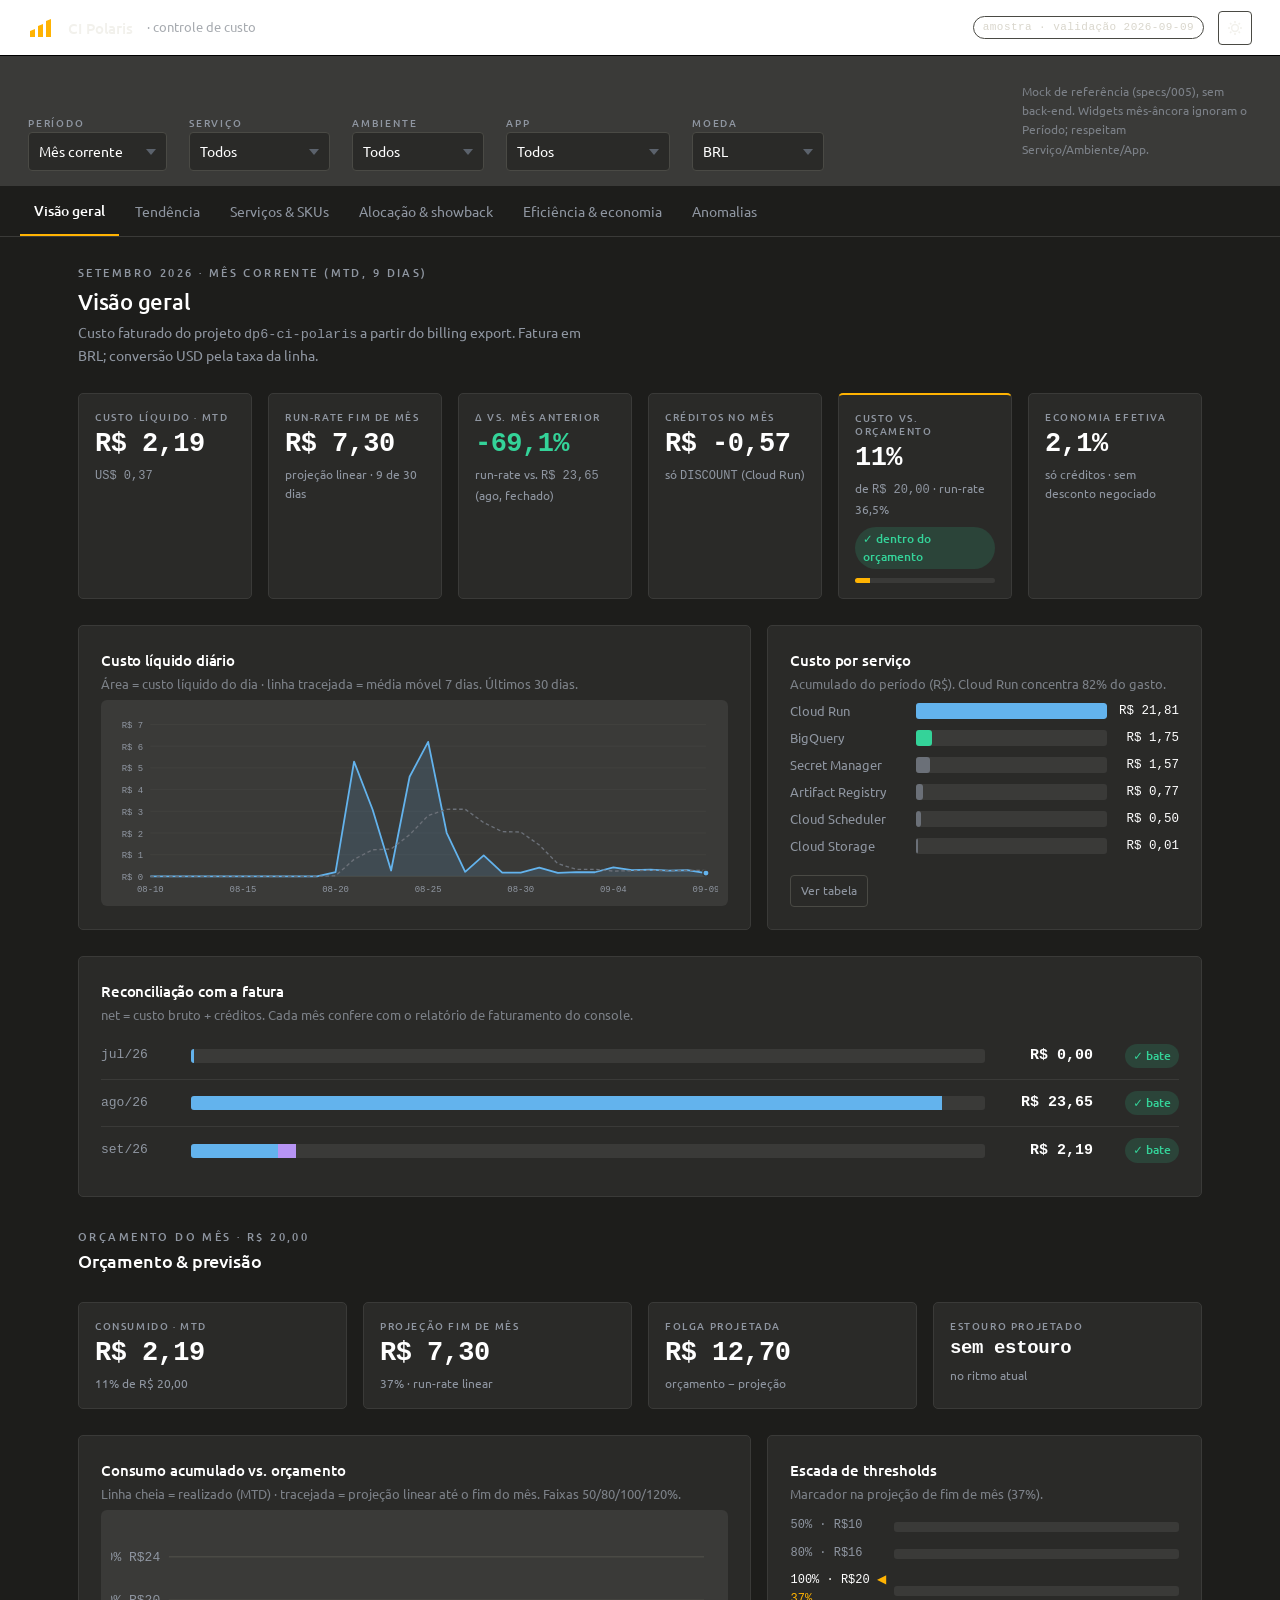
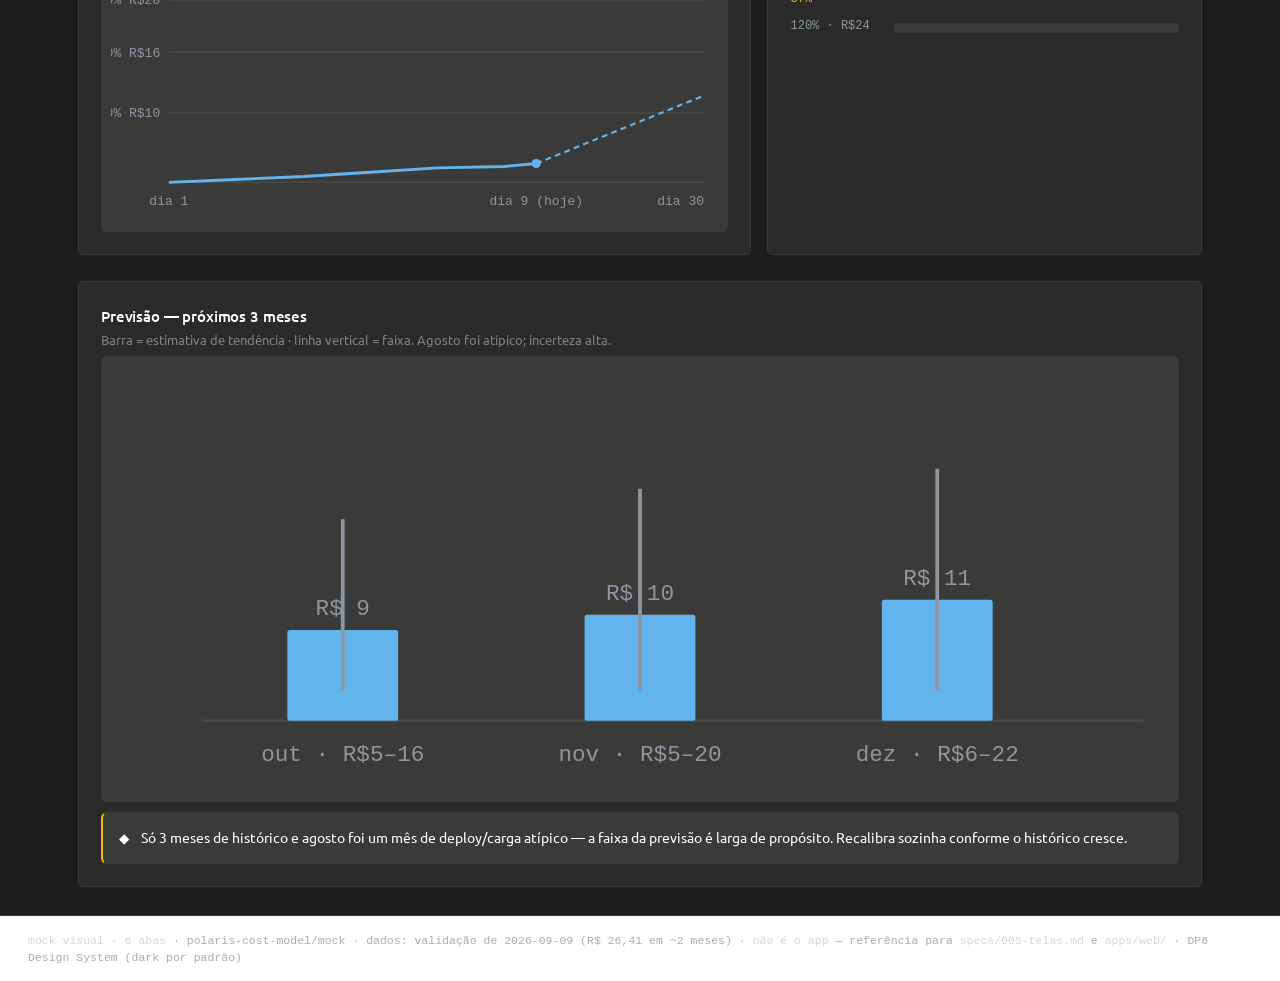
==== commit 8f362735: "feat(ux): specs/005 + mock 6 abas + fix filtro de periodo + secao Orcamento specs/005-telas.md: deta" ====
--- a/mock/index.html
+++ b/mock/index.html
@@ -8,42 +8,31 @@
 <link rel="preconnect" href="https://fonts.gstatic.com" crossorigin>
 <link rel="stylesheet" href="https://fonts.googleapis.com/css2?family=Ubuntu:wght@300;400;500;700&family=Ubuntu+Mono:wght@400;700&display=swap">
 <style>
-/* ============ DP6 Design System — tokens (espelho de polaris-heap/DP6-Design-System.md) ============ */
+/* ============ DP6 Design System — tokens (espelho de apps/web/src/index.css / atlas) ============
+   Dark é o padrão. :root = claro; [data-theme="dark"] = escuro (o mock usa atributo; o app usa
+   classe .dark). Sem @media prefers-color-scheme — tema sempre explícito. ============ */
 :root{
-  --bg:#fcfcfb; --surface:#ffffff; --well:#f4f1ea;
-  --ink:#1d1d1b; --ink-dim:#5b626c; --ink-mute:#8b9099;
-  --hair:#e7e3d8; --hair-strong:#d8d3c4;
-  --accent:#ffb302; --accent-press:#c98a00;
-  /* paleta de gráficos DP6 — light. azul/verde validados p/ CVD; roxo/rosa reservados; vermelho = status */
+  --bg:#fafaf8; --surface:#f0efec; --well:#e9e9e6;
+  --ink:#1d1d1b; --ink-dim:#555b62; --ink-mute:#7c8188;
+  --hair:#dedcda; --hair-strong:#cfccc7;
+  --accent:#ffb302; --accent-press:#c98a00; --accent-2:#ffca45;
   --c-net:#1a365d; --c-alt:#059669; --c-other:#8a8f96;
-  --c-alert:#d64500; --c-credit:#6b46c1;
-  --ok:#059669; --warn:#b7791f; --bad:#d64500;
+  --c-alert:#c1291f; --c-credit:#6b46c1;
+  --ok:#0b7a43; --warn:#8a5700; --bad:#c1291f;
   --focus:rgba(255,179,2,.45);
-  --shadow-md:0 2px 10px rgba(29,29,27,.08);
-}
-@media (prefers-color-scheme:dark){
-  :root:not([data-theme="light"]){
-    --bg:#1d1d1b; --surface:#242422; --well:#1a1a19;
-    --ink:#f2f1ec; --ink-dim:#a7abb0; --ink-mute:#7c8188;
-    --hair:#37372f; --hair-strong:#454439;
-    --accent:#ffb302; --accent-press:#ffca4d;
-    --c-net:#63b3ed; --c-alt:#34d399; --c-other:#6b7078;
-    --c-alert:#e53e3e; --c-credit:#b794f4;
-    --ok:#34d399; --warn:#e0a94a; --bad:#e53e3e;
-    --focus:rgba(255,179,2,.5);
-    --shadow-md:0 2px 12px rgba(0,0,0,.4);
-  }
+  --shadow-md:0 1px 2px rgb(0 0 0/.06),0 2px 8px rgb(0 0 0/.08);
+  --radius:5px;
 }
 :root[data-theme="dark"]{
-  --bg:#1d1d1b; --surface:#242422; --well:#1a1a19;
-  --ink:#f2f1ec; --ink-dim:#a7abb0; --ink-mute:#7c8188;
-  --hair:#37372f; --hair-strong:#454439;
-  --accent:#ffb302; --accent-press:#ffca4d;
+  --bg:#1d1d1b; --surface:#2a2a28; --well:#3a3a38;
+  --ink:#ffffff; --ink-dim:#8f96a1; --ink-mute:#7c8188;
+  --hair:#3a3a38; --hair-strong:#4a4a45;
+  --accent:#ffb302; --accent-press:#ffca4d; --accent-2:#ffca45;
   --c-net:#63b3ed; --c-alt:#34d399; --c-other:#6b7078;
-  --c-alert:#e53e3e; --c-credit:#b794f4;
-  --ok:#34d399; --warn:#e0a94a; --bad:#e53e3e;
+  --c-alert:#f87171; --c-credit:#b794f4;
+  --ok:#34d399; --warn:#ffb302; --bad:#f87171;
   --focus:rgba(255,179,2,.5);
-  --shadow-md:0 2px 12px rgba(0,0,0,.4);
+  --shadow-md:0 4px 12px rgb(0 0 0/.4);
 }
 
 *{box-sizing:border-box}
@@ -110,14 +99,16 @@
 
 /* ============ cards & tiles ============ */
 .card{
-  background:var(--surface); border:1px solid var(--hair); border-radius:8px; padding:22px;
+  background:var(--surface); border:1px solid var(--hair); border-radius:var(--radius); padding:22px;
 }
 .card > h3{font-size:15px}
 .card .cap{margin:2px 0 0; color:var(--ink-mute); font-size:12.5px}
 .grid{display:grid; gap:16px}
 
-.scorecard{grid-template-columns:repeat(auto-fit,minmax(188px,1fr))}
-.tile{background:var(--surface); border:1px solid var(--hair); border-radius:8px; padding:16px 16px 15px; display:flex; flex-direction:column; gap:7px}
+.scorecard{grid-template-columns:repeat(6,1fr)}
+@media (max-width:1080px){.scorecard{grid-template-columns:repeat(3,1fr)}}
+@media (max-width:620px){.scorecard{grid-template-columns:repeat(2,1fr)}}
+.tile{background:var(--surface); border:1px solid var(--hair); border-radius:var(--radius); padding:16px 16px 15px; display:flex; flex-direction:column; gap:7px}
 .tile.flag{border-top:2px solid var(--accent)}
 .tile .k{font:500 10px/1.3 Ubuntu,sans-serif; letter-spacing:.16em; text-transform:uppercase; color:var(--ink-dim)}
 .tile .v{font-family:"Ubuntu Mono",monospace; font-weight:700; font-size:27px; letter-spacing:-.02em; line-height:1.05}
@@ -169,7 +160,7 @@
 .callout{display:flex; gap:12px; padding:14px 16px; background:var(--well); border:1px solid var(--hair); border-left:2px solid var(--accent); border-radius:6px; font-size:13.5px}
 .callout b{font-weight:500}
 
-.placeholder{text-align:center; padding:40px 24px; border:1px dashed var(--hair-strong); border-radius:8px; background:var(--well)}
+.placeholder{text-align:center; padding:40px 24px; border:1px dashed var(--hair-strong); border-radius:var(--radius); background:var(--well)}
 .placeholder h3{font-size:20px; font-weight:300; letter-spacing:-.02em}
 .placeholder p{margin:8px auto 0; max-width:52ch; color:var(--ink-dim); font-size:13.5px}
 
@@ -196,22 +187,25 @@
 
 <div class="filters">
   <div class="field"><label for="f-period">Período</label>
-    <select id="f-period"><option>Últimos 30 dias</option><option>Últimos 60 dias</option><option>Mês corrente</option><option>Tudo</option></select></div>
+    <select id="f-period"><option>Mês corrente</option><option>Últimos 30 dias</option><option>Últimos 90 dias</option><option>Este ano</option><option>Personalizado</option></select></div>
+  <div class="field"><label for="f-svc">Serviço</label>
+    <select id="f-svc"><option>Todos</option><option>Cloud Run</option><option>BigQuery</option><option>Secret Manager</option></select></div>
   <div class="field"><label for="f-env">Ambiente</label>
     <select id="f-env"><option>Todos</option><option>prod</option><option>dev</option></select></div>
   <div class="field"><label for="f-app">App</label>
-    <select id="f-app"><option>Todos</option><option>atlas</option><option>polaris-cost-control</option><option>observability-hub</option></select></div>
+    <select id="f-app"><option>Todos</option><option>atlas</option><option>polaris-cost-control</option></select></div>
   <div class="field"><label for="f-cur">Moeda</label>
     <select id="f-cur"><option>BRL</option><option>USD</option></select></div>
-  <p class="note">Filtros ilustrativos — este é um mock de referência, sem back-end.</p>
+  <p class="note">Mock de referência (specs/005), sem back-end. Widgets mês-âncora ignoram o Período; respeitam Serviço/Ambiente/App.</p>
 </div>
 
 <nav class="tabs" role="tablist" aria-label="Seções">
   <button class="tab" role="tab" aria-selected="true"  aria-controls="p-visao"  id="t-visao">Visão geral</button>
   <button class="tab" role="tab" aria-selected="false" aria-controls="p-tend"   id="t-tend">Tendência</button>
   <button class="tab" role="tab" aria-selected="false" aria-controls="p-skus"   id="t-skus">Serviços &amp; SKUs</button>
+  <button class="tab" role="tab" aria-selected="false" aria-controls="p-aloc"   id="t-aloc">Alocação &amp; showback</button>
+  <button class="tab" role="tab" aria-selected="false" aria-controls="p-efic"   id="t-efic">Eficiência &amp; economia</button>
   <button class="tab" role="tab" aria-selected="false" aria-controls="p-anom"   id="t-anom">Anomalias</button>
-  <button class="tab" role="tab" aria-selected="false" aria-controls="p-show"   id="t-show">Showback</button>
 </nav>
 
 <main>
@@ -246,6 +240,67 @@
       <p class="cap">net = custo bruto + créditos. Cada mês confere com o relatório de faturamento do console.</p>
       <div id="recon" style="margin-top:8px"></div>
     </div>
+
+    <!-- Orçamento do mês (ex-aba Orçamento, agora seção da Visão Geral — specs/005 §1) -->
+    <div style="display:flex;flex-direction:column;gap:3px;margin-top:6px">
+      <span class="eyebrow">Orçamento do mês · R$ 20,00</span>
+      <h2 style="font-size:18px">Orçamento &amp; previsão</h2>
+    </div>
+
+    <div class="grid" style="grid-template-columns:repeat(auto-fit,minmax(180px,1fr))">
+      <div class="tile"><span class="k">Consumido · MTD</span><span class="v">R$ 2,19</span><span class="s">11% de R$ 20,00</span></div>
+      <div class="tile"><span class="k">Projeção fim de mês</span><span class="v">R$ 7,30</span><span class="s">37% · run-rate linear</span></div>
+      <div class="tile"><span class="k">Folga projetada</span><span class="v">R$ 12,70</span><span class="s">orçamento − projeção</span></div>
+      <div class="tile"><span class="k">Estouro projetado</span><span class="v" style="font-size:19px">sem estouro</span><span class="s">no ritmo atual</span></div>
+    </div>
+
+    <div class="row-2">
+      <div class="card">
+        <h3>Consumo acumulado vs. orçamento</h3>
+        <p class="cap">Linha cheia = realizado (MTD) · tracejada = projeção linear até o fim do mês. Faixas 50/80/100/120%.</p>
+        <div class="chartwrap">
+          <svg class="chart" viewBox="0 0 420 210" role="img" aria-label="Consumo acumulado do mês versus orçamento">
+            <line class="tickline" x1="40" y1="24"  x2="410" y2="24"/><text x="34" y="27" text-anchor="end" font-size="9">120% R$24</text>
+            <line class="tickline" x1="40" y1="54"  x2="410" y2="54"/><text x="34" y="57" text-anchor="end" font-size="9">100% R$20</text>
+            <line class="tickline" x1="40" y1="90"  x2="410" y2="90"/><text x="34" y="93" text-anchor="end" font-size="9">80% R$16</text>
+            <line class="tickline" x1="40" y1="132" x2="410" y2="132"/><text x="34" y="135" text-anchor="end" font-size="9">50% R$10</text>
+            <line class="axis" x1="40" y1="180" x2="410" y2="180"/>
+            <path d="M40,180 L86,178 L133,176 L179,173 L226,170 L272,169 L294,167" fill="none" stroke="var(--c-net)" stroke-width="2"/>
+            <path d="M294,167 L410,120" fill="none" stroke="var(--c-net)" stroke-width="1.5" stroke-dasharray="4 3"/>
+            <circle cx="294" cy="167" r="3.2" fill="var(--c-net)"/>
+            <text x="40"  y="196" text-anchor="middle" font-size="9">dia 1</text>
+            <text x="294" y="196" text-anchor="middle" font-size="9">dia 9 (hoje)</text>
+            <text x="410" y="196" text-anchor="end"    font-size="9">dia 30</text>
+          </svg>
+        </div>
+      </div>
+      <div class="card">
+        <h3>Escada de thresholds</h3>
+        <p class="cap">Marcador na projeção de fim de mês (37%).</p>
+        <div style="display:flex;flex-direction:column;gap:8px;margin-top:12px">
+          <div style="display:flex;align-items:center;gap:8px"><span class="mono" style="flex:0 0 96px;font-size:12px;color:var(--ink-dim)">50% · R$10</span><span class="bar-track" style="flex:1;height:10px"><span class="bar-fill" style="width:74%;background:var(--c-alt)"></span></span></div>
+          <div style="display:flex;align-items:center;gap:8px"><span class="mono" style="flex:0 0 96px;font-size:12px;color:var(--ink-dim)">80% · R$16</span><span class="bar-track" style="flex:1;height:10px"><span class="bar-fill" style="width:46%;background:var(--c-alt)"></span></span></div>
+          <div style="display:flex;align-items:center;gap:8px"><span class="mono" style="flex:0 0 96px;font-size:12px;color:var(--ink)">100% · R$20 <span style="color:var(--accent)">◀ 37%</span></span><span class="bar-track" style="flex:1;height:10px"><span class="bar-fill" style="width:37%;background:var(--accent)"></span></span></div>
+          <div style="display:flex;align-items:center;gap:8px"><span class="mono" style="flex:0 0 96px;font-size:12px;color:var(--ink-dim)">120% · R$24</span><span class="bar-track" style="flex:1;height:10px"><span class="bar-fill" style="width:31%;background:var(--c-other)"></span></span></div>
+        </div>
+      </div>
+    </div>
+
+    <div class="card">
+      <h3>Previsão — próximos 3 meses</h3>
+      <p class="cap">Barra = estimativa de tendência · linha vertical = faixa. Agosto foi atípico; incerteza alta.</p>
+      <div class="chartwrap">
+        <svg class="chart" viewBox="0 0 420 170" role="img" aria-label="Previsão dos próximos três meses com faixa de incerteza">
+          <line class="axis" x1="36" y1="140" x2="410" y2="140"/>
+          <g font-size="9" text-anchor="middle">
+            <rect x="70"  y="104" width="44" height="36" fill="var(--c-net)" rx="1"/><line x1="92"  y1="60"  x2="92"  y2="128" stroke="var(--ink-dim)" stroke-width="1.5"/><text x="92"  y="98">R$ 9</text><text x="92"  y="156">out · R$5–16</text>
+            <rect x="188" y="98"  width="44" height="42" fill="var(--c-net)" rx="1"/><line x1="210" y1="48"  x2="210" y2="128" stroke="var(--ink-dim)" stroke-width="1.5"/><text x="210" y="92">R$ 10</text><text x="210" y="156">nov · R$5–20</text>
+            <rect x="306" y="92"  width="44" height="48" fill="var(--c-net)" rx="1"/><line x1="328" y1="40"  x2="328" y2="128" stroke="var(--ink-dim)" stroke-width="1.5"/><text x="328" y="86">R$ 11</text><text x="328" y="156">dez · R$6–22</text>
+          </g>
+        </svg>
+      </div>
+      <div class="callout" style="margin-top:10px"><span aria-hidden="true">◆</span><span>Só 3 meses de histórico e agosto foi um mês de deploy/carga atípico — a faixa da previsão é larga de propósito. Recalibra sozinha conforme o histórico cresce.</span></div>
+    </div>
   </section>
 
   <!-- ============ TENDÊNCIA ============ -->
@@ -317,31 +372,171 @@
     </div>
   </section>
 
-  <!-- ============ SHOWBACK ============ -->
-  <section class="panel" id="p-show" role="tabpanel" aria-labelledby="t-show" hidden>
+  <!-- ============ ALOCAÇÃO & SHOWBACK ============ -->
+  <section class="panel" id="p-aloc" role="tabpanel" aria-labelledby="t-aloc" hidden>
     <header>
       <span class="eyebrow">Rateio por app / ambiente</span>
-      <h1 style="font-size:22px">Showback</h1>
-      <p>Depende das labels <span class="mono">app</span> / <span class="mono">environment</span> / <span class="mono">managed-by</span> nos recursos.</p>
+      <h1 style="font-size:22px">Alocação &amp; showback</h1>
+      <p>De quem é o custo? A tela mostra a <b>progressão</b> da cobertura de label e a prontidão para chargeback — o rateio final ainda não é confiável.</p>
     </header>
 
-    <div class="placeholder">
-      <h3>Aguardando aplicação das labels</h3>
-      <p>Hoje só 4–10% do custo carrega label (rollout iniciado em 26/08, ver <span class="mono">atlas/docs/finops-labels.md</span>). Enquanto a cobertura não sobe, o rateio por app×ambiente fica desativado — só a cobertura é exibida.</p>
-    </div>
+    <div class="callout"><span aria-hidden="true">▲</span><span><b>Cobertura de label 4–10% do custo.</b> O rateio abaixo cobre só a fração já rotulada — não use para chargeback ainda.</span></div>
 
     <div class="card">
-      <h3>Cobertura de label (por custo)</h3>
-      <p class="cap">Fração do custo líquido com cada chave preenchida.</p>
+      <h3>Cobertura de label · por custo</h3>
+      <p class="cap">Fração do custo líquido total (<span class="mono">R$ 26,41</span>) com cada chave preenchida.</p>
       <div id="c-coverage" style="margin-top:10px"></div>
     </div>
+
+    <div class="row-2">
+      <div class="card">
+        <h3>Progressão da cobertura (por semana)</h3>
+        <p class="cap">A curva sobe conforme as labels são aplicadas aos recursos (rollout desde 26/08).</p>
+        <div class="chartwrap">
+          <svg class="chart" viewBox="0 0 380 170" role="img" aria-label="Progressão semanal da cobertura de label">
+            <line class="tickline" x1="34" y1="30" x2="370" y2="30"/><text x="28" y="33" text-anchor="end" font-size="9">15%</text>
+            <line class="axis" x1="34" y1="140" x2="370" y2="140"/><text x="28" y="143" text-anchor="end" font-size="9">0%</text>
+            <path d="M34,140 L146,140 L258,116 L370,100" fill="none" stroke="var(--c-credit)" stroke-width="2"/>
+            <path d="M34,140 L146,138 L258,128 L370,124" fill="none" stroke="var(--c-net)" stroke-width="2"/>
+            <path d="M34,140 L146,138 L258,128 L370,123" fill="none" stroke="var(--c-alt)" stroke-width="1.5" stroke-dasharray="3 3"/>
+            <text x="34"  y="156" text-anchor="middle" font-size="9">18/ago</text>
+            <text x="370" y="156" text-anchor="end"    font-size="9">08/set</text>
+          </svg>
+          <div class="legend"><span><i class="swatch" style="background:var(--c-credit)"></i>managed-by</span><span><i class="swatch" style="background:var(--c-net)"></i>app</span><span><i class="swatch" style="background:var(--c-alt)"></i>environment</span></div>
+        </div>
+      </div>
+      <div class="card" style="display:flex;flex-direction:column;gap:14px">
+        <div class="tile flag" style="border:0;border-top:2px solid var(--accent);padding:0 0 4px">
+          <span class="k">Custo não-alocado</span><span class="v">R$ 23,78</span><span class="s">90% do custo · sem app nem environment</span>
+        </div>
+        <div>
+          <h3 style="font-size:14px">Prontidão de chargeback</h3>
+          <p class="cap" style="margin-bottom:8px">10% — não pronto</p>
+          <div style="display:flex;flex-direction:column;gap:6px;font-size:12.5px">
+            <span><span style="color:var(--ok)">✓</span> labels padrão via <span class="mono">default_labels</span> (Terraform)</span>
+            <span><span style="color:var(--bad)">✕</span> cobertura ≥ 95% do custo</span>
+            <span><span style="color:var(--bad)">✕</span> dono definido por app</span>
+            <span><span style="color:var(--warn)">~</span> recursos manuais (secrets) sem label</span>
+          </div>
+        </div>
+      </div>
+    </div>
+
+    <div class="row-2">
+      <div class="card">
+        <h3>Custo alocado por app</h3>
+        <p class="cap">Da fração com label <span class="mono">app</span> (R$ 1,07).</p>
+        <div style="display:flex;flex-direction:column;gap:8px;margin-top:10px">
+          <div style="display:flex;align-items:center;gap:10px"><span style="flex:0 0 150px;font-size:12.5px;color:var(--ink-dim)">atlas</span><span class="bar-track" style="flex:1;height:14px"><span class="bar-fill" style="width:100%;background:var(--c-net)"></span></span><span class="mono" style="flex:0 0 52px;text-align:right;font-size:12px">R$ 0,60</span></div>
+          <div style="display:flex;align-items:center;gap:10px"><span style="flex:0 0 150px;font-size:12.5px;color:var(--ink-dim)">polaris-cost-control</span><span class="bar-track" style="flex:1;height:14px"><span class="bar-fill" style="width:50%;background:var(--c-other)"></span></span><span class="mono" style="flex:0 0 52px;text-align:right;font-size:12px">R$ 0,30</span></div>
+          <div style="display:flex;align-items:center;gap:10px"><span style="flex:0 0 150px;font-size:12.5px;color:var(--ink-dim)">observability-hub</span><span class="bar-track" style="flex:1;height:14px"><span class="bar-fill" style="width:28%;background:var(--c-other)"></span></span><span class="mono" style="flex:0 0 52px;text-align:right;font-size:12px">R$ 0,17</span></div>
+        </div>
+        <p class="cap" style="margin-top:8px"><span class="mono">observability-hub</span> = nome antigo do <span class="mono">atlas</span> — labels a atualizar.</p>
+      </div>
+      <div class="card">
+        <h3>Custo alocado por ambiente</h3>
+        <p class="cap">Da fração com label <span class="mono">environment</span> (R$ 1,10).</p>
+        <div style="display:flex;flex-direction:column;gap:8px;margin-top:10px">
+          <div style="display:flex;align-items:center;gap:10px"><span style="flex:0 0 60px;font-size:12.5px;color:var(--ink-dim)">prod</span><span class="bar-track" style="flex:1;height:14px"><span class="bar-fill" style="width:100%;background:var(--c-net)"></span></span><span class="mono" style="flex:0 0 52px;text-align:right;font-size:12px">R$ 0,75</span></div>
+          <div style="display:flex;align-items:center;gap:10px"><span style="flex:0 0 60px;font-size:12.5px;color:var(--ink-dim)">dev</span><span class="bar-track" style="flex:1;height:14px"><span class="bar-fill" style="width:47%;background:var(--c-alt)"></span></span><span class="mono" style="flex:0 0 52px;text-align:right;font-size:12px">R$ 0,35</span></div>
+        </div>
+        <p class="cap" style="margin-top:8px">dev e prod dividem o mesmo projeto GCP — só a label separa.</p>
+      </div>
+    </div>
   </section>
 
+  <!-- ============ EFICIÊNCIA & ECONOMIA ============ -->
+  <section class="panel" id="p-efic" role="tabpanel" aria-labelledby="t-efic" hidden>
+    <header>
+      <span class="eyebrow">Rate + workload optimization</span>
+      <h1 style="font-size:22px">Eficiência &amp; economia</h1>
+      <p>Estamos pagando o mínimo? A este volume o ganho é hábito e governança — as recomendações escalam com o projeto.</p>
+    </header>
+
+    <div class="grid" style="grid-template-columns:repeat(auto-fit,minmax(180px,1fr))">
+      <div class="tile"><span class="k">Custo por deploy</span><span class="v">R$ 0,04</span><span class="s">~540 deploys/mês (CI) <span class="chip warn" style="margin-left:4px">config</span></span></div>
+      <div class="tile"><span class="k">Custo por 1k requests</span><span class="v">R$ 0,0006</span><span class="s">Cloud Run · total ÷ requests</span></div>
+      <div class="tile"><span class="k">Custo por GB de log</span><span class="v">R$ 0,00</span><span class="s">dentro do free tier (50 GiB)</span></div>
+      <div class="tile"><span class="k">Custo médio por dia</span><span class="v">R$ 0,88</span><span class="s">média móvel 30 dias</span></div>
+    </div>
+
+    <div class="card">
+      <h3>Do preço de tabela ao custo real</h3>
+      <p class="cap">Acumulado. Sem desconto negociado / CUD nesta conta — a única redução são os créditos.</p>
+      <div class="chartwrap">
+        <svg class="chart" viewBox="0 0 440 160" role="img" aria-label="Ponte do preço de tabela ao custo líquido">
+          <line class="axis" x1="20" y1="130" x2="430" y2="130"/>
+          <g font-size="9" text-anchor="middle">
+            <rect x="30"  y="30" width="70" height="100" fill="var(--c-net)" rx="1"/><text x="65"  y="24">R$ 26,41</text><text x="65"  y="146" fill="var(--ink-dim)">preço de tabela</text>
+            <rect x="140" y="30" width="70" height="2"   fill="var(--c-alt)"/><text x="175" y="24">−R$ 0,00</text><text x="175" y="146" fill="var(--ink-dim)">desconto negociado</text>
+            <rect x="250" y="30" width="70" height="6"   fill="var(--c-alt)"/><text x="285" y="24">−R$ 0,57</text><text x="285" y="146" fill="var(--ink-dim)">créditos</text>
+            <rect x="360" y="36" width="70" height="94"  fill="var(--c-net)" rx="1"/><text x="395" y="30">R$ 25,84</text><text x="395" y="146" fill="var(--ink-dim)">custo líquido</text>
+          </g>
+        </svg>
+      </div>
+      <p class="cap" style="margin-top:6px">Taxa de economia efetiva <b>2,2%</b> — só créditos.</p>
+    </div>
+
+    <div class="row-2">
+      <div class="card">
+        <div class="tile" style="border:0;padding:0"><span class="k">Custo evitado (acumulado)</span><span class="v">R$ 0,00</span><span class="s">sem CUD / SUD / negociação nesta billing account</span></div>
+      </div>
+      <div class="card">
+        <h3>Cobertura de compromissos</h3>
+        <div style="display:flex;align-items:center;gap:16px;margin-top:8px">
+          <svg viewBox="0 0 80 80" style="width:80px;height:80px" aria-hidden="true">
+            <circle cx="40" cy="40" r="30" fill="none" stroke="var(--well)" stroke-width="9"/>
+            <circle cx="40" cy="40" r="30" fill="none" stroke="var(--c-alt)" stroke-width="9" stroke-dasharray="188" stroke-dashoffset="188" transform="rotate(-90 40 40)"/>
+          </svg>
+          <div><span class="mono" style="font-weight:700;font-size:22px">0%</span><div style="font-size:12px;color:var(--ink-dim)">100% on-demand</div></div>
+        </div>
+        <div class="callout" style="margin-top:10px"><span aria-hidden="true">◆</span><span>CUD/SUD não compensa abaixo de ~R$ 30/mês de gasto estável. Reavaliar quando o Cloud Run passar de R$ 50/mês sustentado.</span></div>
+      </div>
+    </div>
+
+    <div class="row-2">
+      <div class="card">
+        <h3>Eficiência do Cloud Run</h3>
+        <table class="datatable" style="margin-top:8px"><tbody>
+          <tr><td>Custo por vCPU·s</td><td class="num">R$ 0,0000151</td></tr>
+          <tr><td>Custo por GiB·s</td><td class="num">R$ 0,0000023</td></tr>
+          <tr><td>Razão CPU : memória</td><td class="num">76 : 24</td></tr>
+        </tbody></table>
+      </div>
+      <div class="card">
+        <h3>Custo por request · por dia</h3>
+        <p class="cap">Estável em ~R$ 0,0006 / 1k req — sem regressão de eficiência.</p>
+        <div class="chartwrap">
+          <svg class="chart" viewBox="0 0 340 120" role="img" aria-label="Tendência do custo por mil requests">
+            <line class="axis" x1="20" y1="96" x2="330" y2="96"/>
+            <path d="M20,70 L70,66 L120,72 L170,68 L220,70 L270,67 L330,69" fill="none" stroke="var(--c-net)" stroke-width="2"/>
+            <text x="20" y="112" font-size="9">30/ago</text><text x="330" y="112" text-anchor="end" font-size="9">08/set</text>
+          </svg>
+        </div>
+      </div>
+    </div>
+
+    <div class="card">
+      <div style="display:flex;align-items:baseline;justify-content:space-between;gap:12px">
+        <h3>Recomendações</h3>
+        <span class="tile" style="border:0;padding:0;text-align:right"><span class="k">Economia potencial</span><span class="v" style="font-size:18px">R$ 4–7</span><span class="s">/mês · 15–27% do run-rate</span></span>
+      </div>
+      <p class="cap">Lista curada, revisada periodicamente (não vem do billing export). <span class="chip warn">curado</span></p>
+      <table class="datatable" style="margin-top:8px"><thead><tr><th>Ação</th><th>Evidência</th><th>Economia est./mês</th><th>Esforço</th></tr></thead><tbody>
+        <tr><td>Escalar Cloud Run dev a zero fora do horário</td><td style="text-align:left;font-size:12px;color:var(--ink-dim)">backend-dev / frontend-dev com min-instances=1 24/7; tráfego só em horário comercial</td><td class="num">R$ 2–4</td><td>baixo</td></tr>
+        <tr><td>CPU only-on-request em serviços de baixa carga</td><td style="text-align:left;font-size:12px;color:var(--ink-dim)">CPU always-allocated paga vCPU·s ocioso; R$ 16 de R$ 21,81 é CPU Allocation Time</td><td class="num">R$ 1–2</td><td>baixo</td></tr>
+        <tr><td>Política de limpeza no Artifact Registry</td><td style="text-align:left;font-size:12px;color:var(--ink-dim)">imagens antigas sem tag de release; manter só as últimas 10 por repo</td><td class="num">R$ 0,30</td><td>baixo</td></tr>
+        <tr><td>Retenção do log bucket _Default em dev</td><td style="text-align:left;font-size:12px;color:var(--ink-dim)">hoje R$ 0 (free tier), mas 30d de retenção; 7d em dev é preventivo</td><td class="num">preventivo</td><td>baixo</td></tr>
+        <tr><td>Budget por label app / environment</td><td style="text-align:left;font-size:12px;color:var(--ink-dim)">dev e prod dividem o projeto sem orçamento separado; sem label obrigatória não dá pra alertar por app</td><td class="num">governança</td><td>médio</td></tr>
+      </tbody></table>
+    </div>
+  </section>
+
 </main>
 
 <footer>
-  <b>mock visual</b> · polaris-cost-model/mock · dados: validação de 2026-09-09 (R$ 26,41 em ~2 meses) ·
-  <b>não é o app</b> — referência visual para <b>apps/web/</b> · paleta: DP6 Design System
+  <b>mock visual · 6 abas</b> · polaris-cost-model/mock · dados: validação de 2026-09-09 (R$ 26,41 em ~2 meses) ·
+  <b>não é o app</b> — referência para <b>specs/005-telas.md</b> e <b>apps/web/</b> · DP6 Design System (dark por padrão)
 </footer>
 
 <div class="tooltip" id="tt"></div>
@@ -406,7 +601,7 @@
 
 /* ================= scorecard ================= */
 function scorecard(){
-  const netMtd=2.19, prevMonth=23.65, runRate=netMtd/9*30, credits=-0.57, budget=50;
+  const netMtd=2.19, prevMonth=23.65, runRate=netMtd/9*30, credits=-0.57, budget=20;
   const usedPct=netMtd/budget*100, rrPct=runRate/budget*100;
   const cards=[
     {k:"Custo líquido · MTD", v:brl(netMtd), s:`<span class="mono">${usd(netMtd)}</span>`},
@@ -414,7 +609,8 @@
     {k:"Δ vs. mês anterior", v:`<span class="mono">${pct(runRate/prevMonth*100-100)}</span>`, s:`run-rate vs. <span class="mono">${brl(prevMonth)}</span> (ago, fechado)`, cls:"delta-down"},
     {k:"Créditos no mês", v:brl(credits), s:`só <span class="mono">DISCOUNT</span> (Cloud Run)`},
     {k:"Custo vs. orçamento", v:`<span class="mono">${usedPct.toLocaleString("pt-BR",{maximumFractionDigits:1})}%</span>`, s:`de <span class="mono">${brl(budget)}</span> · run-rate ${rrPct.toLocaleString("pt-BR",{maximumFractionDigits:1})}%`, flag:true,
-     extra:`<span class="chip ok">✓ dentro do orçamento</span><div class="bar-track"><div class="bar-fill" style="width:${Math.max(usedPct,1.5)}%"></div></div>`}
+     extra:`<span class="chip ${rrPct<=100?'ok':'warn'}">${rrPct<=100?'✓ dentro do orçamento':'▲ acima no ritmo atual'}</span><div class="bar-track"><div class="bar-fill" style="width:${Math.max(usedPct,1.5)}%"></div></div>`},
+    {k:"Economia efetiva", v:`<span class="mono">2,1%</span>`, s:`só créditos · sem desconto negociado`}
   ];
   document.getElementById("scorecard").innerHTML=cards.map(c=>`
     <div class="tile${c.flag?' flag':''}">
@@ -659,16 +855,16 @@
 
 /* ================= tema ================= */
 const root=document.documentElement;
+/* dark é o padrão; só persiste "light" (espelha apps/web/src/lib/useTheme.ts). */
 function applyTheme(mode){
-  if(mode)root.setAttribute('data-theme',mode); else root.removeAttribute('data-theme');
-  try{mode?localStorage.setItem('pcm-theme',mode):localStorage.removeItem('pcm-theme');}catch(e){}
+  root.setAttribute('data-theme',mode);
+  try{mode==='light'?localStorage.setItem('pcm:theme','light'):localStorage.removeItem('pcm:theme');}catch(e){}
   renderAll();
 }
-try{const s=localStorage.getItem('pcm-theme');if(s)root.setAttribute('data-theme',s);}catch(e){}
+try{root.setAttribute('data-theme',localStorage.getItem('pcm:theme')==='light'?'light':'dark');}
+catch(e){root.setAttribute('data-theme','dark');}
 document.getElementById('themeBtn').addEventListener('click',()=>{
-  const cur=root.getAttribute('data-theme');
-  const sysDark=matchMedia('(prefers-color-scheme:dark)').matches;
-  applyTheme(cur? (cur==='dark'?'light':'dark') : (sysDark?'light':'dark'));
+  applyTheme(root.getAttribute('data-theme')==='dark'?'light':'dark');
 });
 
 /* ================= render ================= */
@@ -682,7 +878,6 @@
   skuChart(); anomList(); coverageChart();
 }
 renderAll();
-matchMedia('(prefers-color-scheme:dark)').addEventListener('change',()=>{if(!root.getAttribute('data-theme'))renderAll();});
 </script>
 </body>
 </html>
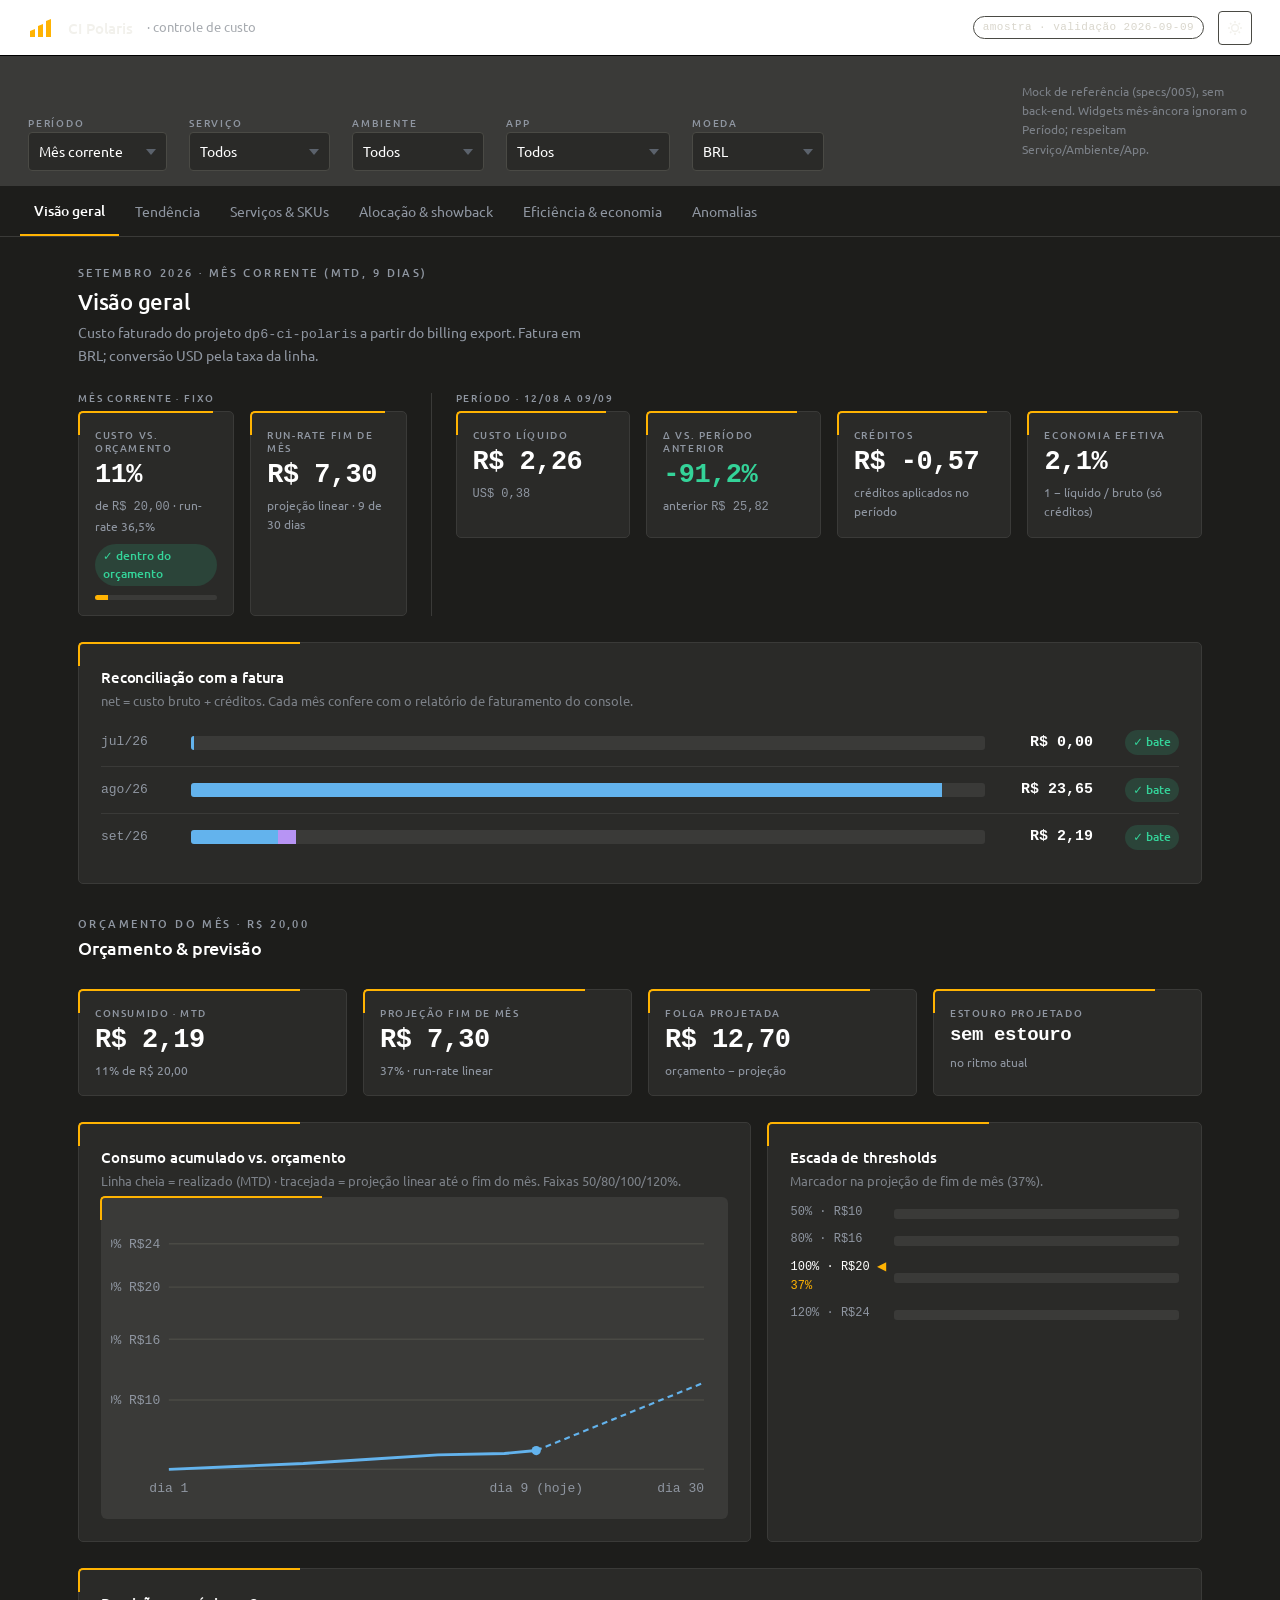
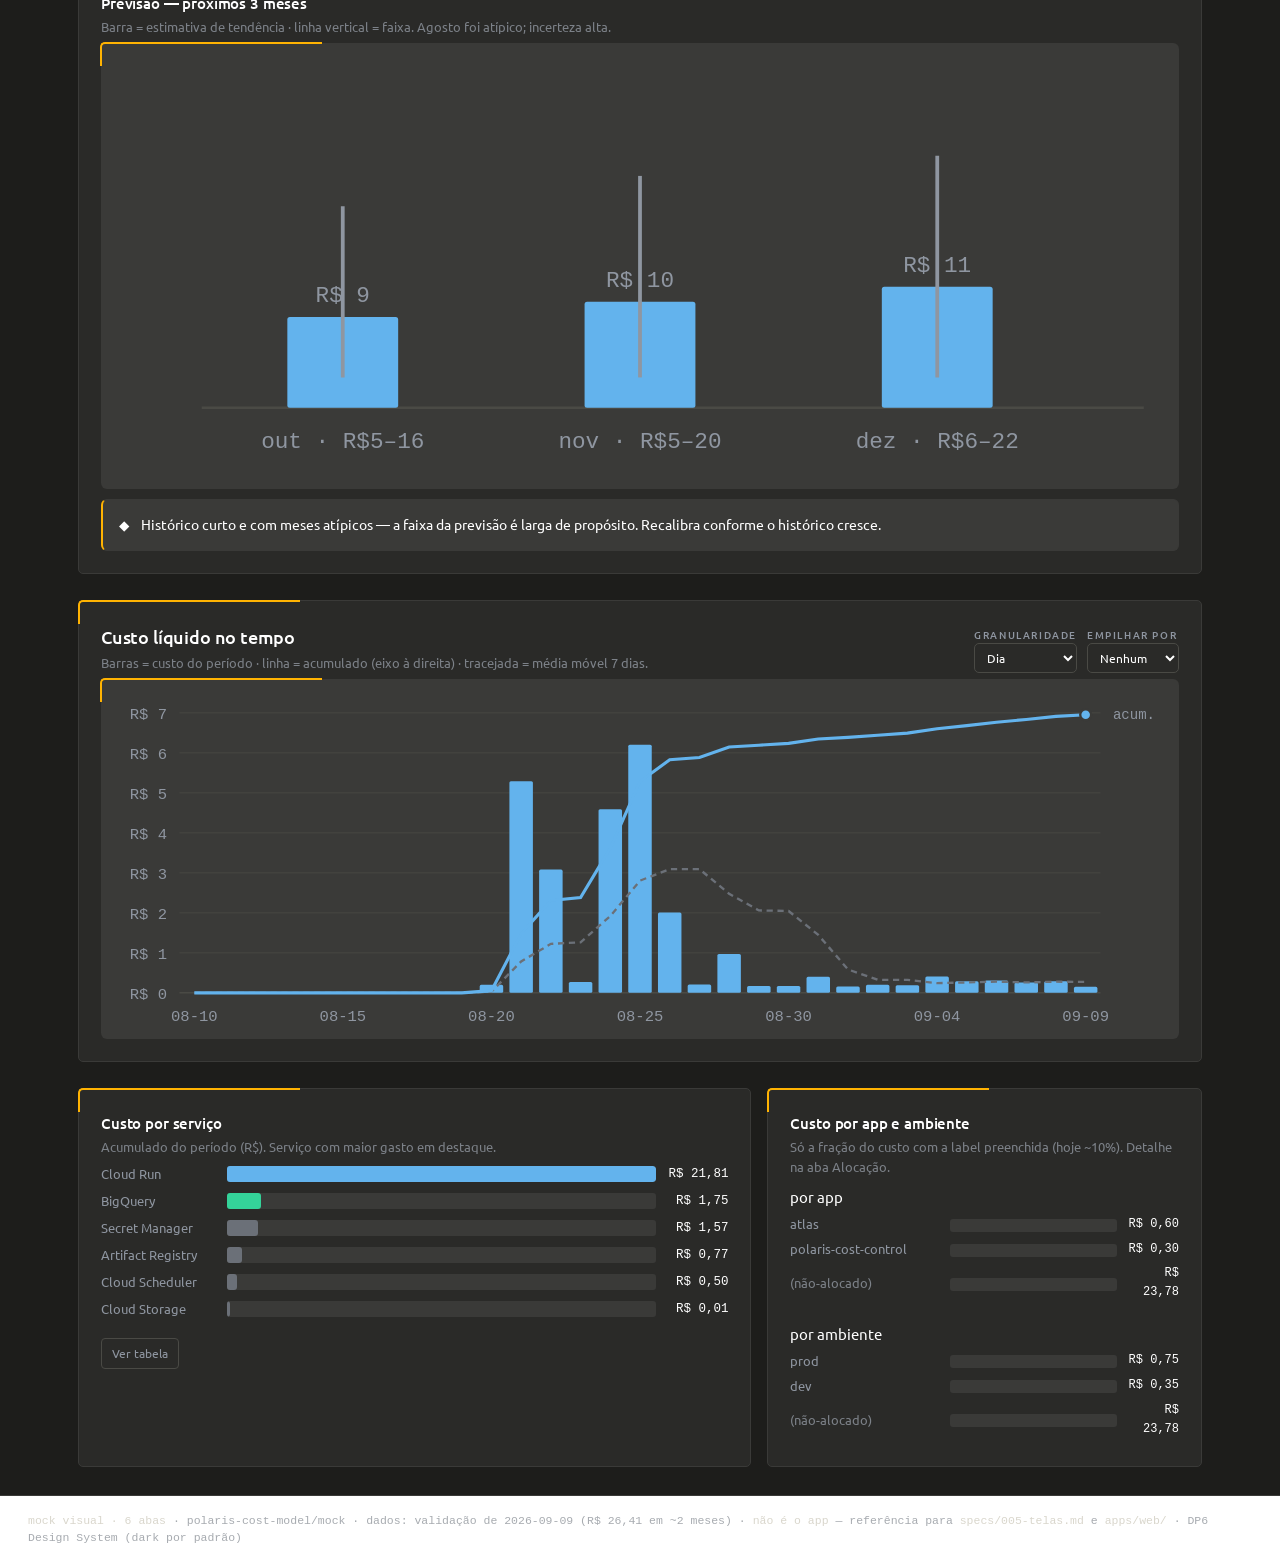
==== commit 0743432f: "feat(vg): scorecard dividido, regua em canto, grafico temporal, custo por app/ambiente Ajustes pedid" ====
--- a/mock/index.html
+++ b/mock/index.html
@@ -99,17 +99,29 @@
 
 /* ============ cards & tiles ============ */
 .card{
+  position:relative;
   background:var(--surface); border:1px solid var(--hair); border-radius:var(--radius); padding:22px;
 }
 .card > h3{font-size:15px}
 .card .cap{margin:2px 0 0; color:var(--ink-mute); font-size:12.5px}
 .grid{display:grid; gap:16px}
 
+/* Régua amarela em canto (L no topo-esquerda) — todo card/tile/gráfico */
+.card::before,.tile::before,.chartwrap::before{
+  content:""; position:absolute; top:-1px; left:-1px;
+  width:86%; max-width:220px; height:22px;
+  border-top:2px solid var(--accent); border-left:2px solid var(--accent);
+  border-top-left-radius:var(--radius); pointer-events:none;
+}
+
 .scorecard{grid-template-columns:repeat(6,1fr)}
 @media (max-width:1080px){.scorecard{grid-template-columns:repeat(3,1fr)}}
 @media (max-width:620px){.scorecard{grid-template-columns:repeat(2,1fr)}}
-.tile{background:var(--surface); border:1px solid var(--hair); border-radius:var(--radius); padding:16px 16px 15px; display:flex; flex-direction:column; gap:7px}
-.tile.flag{border-top:2px solid var(--accent)}
+.sc-split{display:grid; grid-template-columns:minmax(0,.9fr) minmax(0,1.9fr); gap:24px; align-items:start}
+.sc-split > div:first-child{border-right:1px solid var(--hair); padding-right:24px}
+.sc-split .sc-eyebrow{font:500 10px/1 Ubuntu,sans-serif; letter-spacing:.18em; text-transform:uppercase; color:var(--ink-dim); display:block; margin-bottom:8px}
+@media (max-width:760px){.sc-split{grid-template-columns:1fr} .sc-split > div:first-child{border-right:0; padding-right:0}}
+.tile{position:relative; background:var(--surface); border:1px solid var(--hair); border-radius:var(--radius); padding:16px 16px 15px; display:flex; flex-direction:column; gap:7px}
 .tile .k{font:500 10px/1.3 Ubuntu,sans-serif; letter-spacing:.16em; text-transform:uppercase; color:var(--ink-dim)}
 .tile .v{font-family:"Ubuntu Mono",monospace; font-weight:700; font-size:27px; letter-spacing:-.02em; line-height:1.05}
 .tile .s{font-size:12px; color:var(--ink-dim)}
@@ -139,7 +151,7 @@
 .toggle-tbl:hover{border-color:var(--accent); color:var(--ink)}
 
 /* svg chart shell */
-.chartwrap{margin-top:6px; background:var(--well); border-radius:6px; padding:12px 10px 6px}
+.chartwrap{position:relative; margin-top:6px; background:var(--well); border-radius:6px; padding:12px 10px 6px}
 svg.chart{display:block; width:100%; height:auto; font-family:"Ubuntu Mono",monospace}
 .chart text{fill:var(--ink-dim)}
 .chart .tickline{stroke:var(--hair-strong); stroke-width:1}
@@ -218,22 +230,8 @@
       <p>Custo faturado do projeto <span class="mono">dp6-ci-polaris</span> a partir do billing export. Fatura em BRL; conversão USD pela taxa da linha.</p>
     </header>
 
-    <div class="grid scorecard" id="scorecard"></div>
-
-    <div class="row-2">
-      <div class="card">
-        <h3>Custo líquido diário</h3>
-        <p class="cap">Área = custo líquido do dia · linha tracejada = média móvel 7 dias. Últimos 30 dias.</p>
-        <div class="chartwrap"><div id="c-daily"></div></div>
-      </div>
-      <div class="card">
-        <h3>Custo por serviço</h3>
-        <p class="cap">Acumulado do período (R$). Cloud Run concentra 82% do gasto.</p>
-        <div id="c-services"></div>
-        <button class="toggle-tbl" data-target="tbl-services" aria-expanded="false">Ver tabela</button>
-        <div id="tbl-services" hidden></div>
-      </div>
-    </div>
+    <!-- scorecard dividido: esquerda = não segue o Período; direita = segue -->
+    <div class="sc-split" id="scorecard"></div>
 
     <div class="card">
       <h3>Reconciliação com a fatura</h3>
@@ -299,7 +297,48 @@
           </g>
         </svg>
       </div>
-      <div class="callout" style="margin-top:10px"><span aria-hidden="true">◆</span><span>Só 3 meses de histórico e agosto foi um mês de deploy/carga atípico — a faixa da previsão é larga de propósito. Recalibra sozinha conforme o histórico cresce.</span></div>
+      <div class="callout" style="margin-top:10px"><span aria-hidden="true">◆</span><span>Histórico curto e com meses atípicos — a faixa da previsão é larga de propósito. Recalibra conforme o histórico cresce.</span></div>
+    </div>
+
+    <!-- ---- widgets que seguem o Período ---- -->
+    <div class="card">
+      <div style="display:flex;justify-content:space-between;align-items:flex-end;gap:12px;flex-wrap:wrap">
+        <div><h3>Custo líquido no tempo</h3>
+          <p class="cap">Barras = custo do período · linha = acumulado (eixo à direita) · tracejada = média móvel 7 dias.</p></div>
+        <div style="display:flex;gap:10px">
+          <label style="display:flex;flex-direction:column;gap:3px"><span style="font:500 10px/1 Ubuntu;letter-spacing:.16em;text-transform:uppercase;color:var(--ink-dim)">Granularidade</span>
+            <select style="padding:5px 8px;font-size:12px;background:var(--surface);border:1px solid var(--hair-strong);border-radius:var(--radius)"><option>Dia</option><option>Mês</option></select></label>
+          <label style="display:flex;flex-direction:column;gap:3px"><span style="font:500 10px/1 Ubuntu;letter-spacing:.16em;text-transform:uppercase;color:var(--ink-dim)">Empilhar por</span>
+            <select style="padding:5px 8px;font-size:12px;background:var(--surface);border:1px solid var(--hair-strong);border-radius:var(--radius)"><option>Nenhum</option><option>Serviço</option><option>Ambiente</option><option>App</option></select></label>
+        </div>
+      </div>
+      <div class="chartwrap"><div id="c-daily"></div></div>
+    </div>
+
+    <div class="row-2">
+      <div class="card">
+        <h3>Custo por serviço</h3>
+        <p class="cap">Acumulado do período (R$). Serviço com maior gasto em destaque.</p>
+        <div id="c-services"></div>
+        <button class="toggle-tbl" data-target="tbl-services" aria-expanded="false">Ver tabela</button>
+        <div id="tbl-services" hidden></div>
+      </div>
+      <div class="card">
+        <h3>Custo por app e ambiente</h3>
+        <p class="cap">Só a fração do custo com a label preenchida (hoje ~10%). Detalhe na aba Alocação.</p>
+        <div style="display:flex;flex-direction:column;gap:14px;margin-top:8px">
+          <div><span class="sc-eyebrow">por app</span>
+            <div style="display:flex;align-items:center;gap:10px;margin:5px 0"><span style="flex:0 0 150px;font-size:12.5px;color:var(--ink-dim)">atlas</span><span class="bar-track" style="flex:1;height:13px"><span class="bar-fill" style="width:8%;background:var(--c-net)"></span></span><span class="mono" style="flex:0 0 52px;text-align:right;font-size:12px">R$ 0,60</span></div>
+            <div style="display:flex;align-items:center;gap:10px;margin:5px 0"><span style="flex:0 0 150px;font-size:12.5px;color:var(--ink-dim)">polaris-cost-control</span><span class="bar-track" style="flex:1;height:13px"><span class="bar-fill" style="width:4%;background:var(--c-other)"></span></span><span class="mono" style="flex:0 0 52px;text-align:right;font-size:12px">R$ 0,30</span></div>
+            <div style="display:flex;align-items:center;gap:10px;margin:5px 0"><span style="flex:0 0 150px;font-size:12.5px;color:var(--ink-mute)">(não-alocado)</span><span class="bar-track" style="flex:1;height:13px"><span class="bar-fill" style="width:100%;background:var(--c-other)"></span></span><span class="mono" style="flex:0 0 52px;text-align:right;font-size:12px">R$ 23,78</span></div>
+          </div>
+          <div><span class="sc-eyebrow">por ambiente</span>
+            <div style="display:flex;align-items:center;gap:10px;margin:5px 0"><span style="flex:0 0 150px;font-size:12.5px;color:var(--ink-dim)">prod</span><span class="bar-track" style="flex:1;height:13px"><span class="bar-fill" style="width:10%;background:var(--c-net)"></span></span><span class="mono" style="flex:0 0 52px;text-align:right;font-size:12px">R$ 0,75</span></div>
+            <div style="display:flex;align-items:center;gap:10px;margin:5px 0"><span style="flex:0 0 150px;font-size:12.5px;color:var(--ink-dim)">dev</span><span class="bar-track" style="flex:1;height:13px"><span class="bar-fill" style="width:5%;background:var(--c-alt)"></span></span><span class="mono" style="flex:0 0 52px;text-align:right;font-size:12px">R$ 0,35</span></div>
+            <div style="display:flex;align-items:center;gap:10px;margin:5px 0"><span style="flex:0 0 150px;font-size:12.5px;color:var(--ink-mute)">(não-alocado)</span><span class="bar-track" style="flex:1;height:13px"><span class="bar-fill" style="width:100%;background:var(--c-other)"></span></span><span class="mono" style="flex:0 0 52px;text-align:right;font-size:12px">R$ 23,78</span></div>
+          </div>
+        </div>
+      </div>
     </div>
   </section>
 
@@ -321,12 +360,12 @@
     <div class="row-2">
       <div class="card">
         <h3>Variação mês a mês</h3>
-        <p class="cap">Δ sobre o mês anterior. Setembro: run-rate (fantasma) vs. realizado (MTD).</p>
+        <p class="cap">Δ sobre o mês anterior. No mês aberto: run-rate (fantasma) vs. realizado (MTD).</p>
         <div class="chartwrap"><div id="c-mom"></div></div>
       </div>
       <div class="card">
         <h3>Ritmo acumulado</h3>
-        <p class="cap">Acúmulo dia a dia: setembro vs. agosto no mesmo ponto do mês.</p>
+        <p class="cap">Acúmulo dia a dia: mês corrente vs. mês anterior no mesmo ponto do mês.</p>
         <div class="chartwrap"><div id="c-pace"></div></div>
       </div>
     </div>
@@ -344,7 +383,7 @@
 
     <div class="card">
       <h3>Custo por serviço → SKU</h3>
-      <p class="cap">Barras aninhadas. Expandível por serviço no app; aqui, Cloud Run detalhado.</p>
+      <p class="cap">Barras aninhadas: serviço → SKU. Expandível por serviço.</p>
       <div id="c-sku" style="margin-top:8px"></div>
     </div>
 
@@ -363,7 +402,7 @@
       <p>Sinaliza quando o custo do dia passa de <span class="mono">z-score &gt; 3</span> <b>e</b> de <span class="mono">R$ 1,00/dia</span> — o piso absoluto evita ruído na escala de centavos.</p>
     </header>
 
-    <div class="callout"><span aria-hidden="true">▲</span><span><b>2 dias sinalizados</b> em 52 analisados · ambos no Cloud Run, semana de deploy/carga de 21–26/ago.</span></div>
+    <div class="callout"><span aria-hidden="true">▲</span><span><b>Regra ativa:</b> <span class="mono">z-score &gt; 3</span> <b>e</b> <span class="mono">&gt; R$ 1,00/dia</span> · janela de média 28 dias.</span></div>
 
     <div class="card">
       <h3>Ocorrências</h3>
@@ -431,7 +470,7 @@
           <div style="display:flex;align-items:center;gap:10px"><span style="flex:0 0 150px;font-size:12.5px;color:var(--ink-dim)">polaris-cost-control</span><span class="bar-track" style="flex:1;height:14px"><span class="bar-fill" style="width:50%;background:var(--c-other)"></span></span><span class="mono" style="flex:0 0 52px;text-align:right;font-size:12px">R$ 0,30</span></div>
           <div style="display:flex;align-items:center;gap:10px"><span style="flex:0 0 150px;font-size:12.5px;color:var(--ink-dim)">observability-hub</span><span class="bar-track" style="flex:1;height:14px"><span class="bar-fill" style="width:28%;background:var(--c-other)"></span></span><span class="mono" style="flex:0 0 52px;text-align:right;font-size:12px">R$ 0,17</span></div>
         </div>
-        <p class="cap" style="margin-top:8px"><span class="mono">observability-hub</span> = nome antigo do <span class="mono">atlas</span> — labels a atualizar.</p>
+        <p class="cap" style="margin-top:8px">Algumas labels de <span class="mono">app</span> ainda apontam para nomes antigos de recurso — a corrigir.</p>
       </div>
       <div class="card">
         <h3>Custo alocado por ambiente</h3>
@@ -462,7 +501,7 @@
 
     <div class="card">
       <h3>Do preço de tabela ao custo real</h3>
-      <p class="cap">Acumulado. Sem desconto negociado / CUD nesta conta — a única redução são os créditos.</p>
+      <p class="cap">Acumulado. Cada degrau: preço de tabela → −desconto negociado → −créditos → líquido.</p>
       <div class="chartwrap">
         <svg class="chart" viewBox="0 0 440 160" role="img" aria-label="Ponte do preço de tabela ao custo líquido">
           <line class="axis" x1="20" y1="130" x2="430" y2="130"/>
@@ -474,7 +513,7 @@
           </g>
         </svg>
       </div>
-      <p class="cap" style="margin-top:6px">Taxa de economia efetiva <b>2,2%</b> — só créditos.</p>
+      <p class="cap" style="margin-top:6px">Taxa de economia efetiva = 1 − líquido / preço de tabela.</p>
     </div>
 
     <div class="row-2">
@@ -490,7 +529,7 @@
           </svg>
           <div><span class="mono" style="font-weight:700;font-size:22px">0%</span><div style="font-size:12px;color:var(--ink-dim)">100% on-demand</div></div>
         </div>
-        <div class="callout" style="margin-top:10px"><span aria-hidden="true">◆</span><span>CUD/SUD não compensa abaixo de ~R$ 30/mês de gasto estável. Reavaliar quando o Cloud Run passar de R$ 50/mês sustentado.</span></div>
+        <div class="callout" style="margin-top:10px"><span aria-hidden="true">◆</span><span>CUD/SUD não compensa abaixo de ~R$ 30/mês de gasto estável; reavaliar quando o gasto sustentado subir.</span></div>
       </div>
     </div>
 
@@ -505,7 +544,7 @@
       </div>
       <div class="card">
         <h3>Custo por request · por dia</h3>
-        <p class="cap">Estável em ~R$ 0,0006 / 1k req — sem regressão de eficiência.</p>
+        <p class="cap">Custo por 1k requests ao longo do tempo (regressão de eficiência aparece como subida).</p>
         <div class="chartwrap">
           <svg class="chart" viewBox="0 0 340 120" role="img" aria-label="Tendência do custo por mil requests">
             <line class="axis" x1="20" y1="96" x2="330" y2="96"/>
@@ -601,66 +640,53 @@
 
 /* ================= scorecard ================= */
 function scorecard(){
-  const netMtd=2.19, prevMonth=23.65, runRate=netMtd/9*30, credits=-0.57, budget=20;
+  const netWin=2.26, prevWin=25.82, runRate=2.19/9*30, credits=-0.57, budget=20, netMtd=2.19;
   const usedPct=netMtd/budget*100, rrPct=runRate/budget*100;
-  const cards=[
-    {k:"Custo líquido · MTD", v:brl(netMtd), s:`<span class="mono">${usd(netMtd)}</span>`},
-    {k:"Run-rate fim de mês", v:brl(runRate), s:`projeção linear · 9 de 30 dias`},
-    {k:"Δ vs. mês anterior", v:`<span class="mono">${pct(runRate/prevMonth*100-100)}</span>`, s:`run-rate vs. <span class="mono">${brl(prevMonth)}</span> (ago, fechado)`, cls:"delta-down"},
-    {k:"Créditos no mês", v:brl(credits), s:`só <span class="mono">DISCOUNT</span> (Cloud Run)`},
-    {k:"Custo vs. orçamento", v:`<span class="mono">${usedPct.toLocaleString("pt-BR",{maximumFractionDigits:1})}%</span>`, s:`de <span class="mono">${brl(budget)}</span> · run-rate ${rrPct.toLocaleString("pt-BR",{maximumFractionDigits:1})}%`, flag:true,
+  const fixo=[
+    {k:"Custo vs. orçamento", v:`<span class="mono">${usedPct.toLocaleString("pt-BR",{maximumFractionDigits:1})}%</span>`, s:`de <span class="mono">${brl(budget)}</span> · run-rate ${rrPct.toLocaleString("pt-BR",{maximumFractionDigits:1})}%`,
      extra:`<span class="chip ${rrPct<=100?'ok':'warn'}">${rrPct<=100?'✓ dentro do orçamento':'▲ acima no ritmo atual'}</span><div class="bar-track"><div class="bar-fill" style="width:${Math.max(usedPct,1.5)}%"></div></div>`},
-    {k:"Economia efetiva", v:`<span class="mono">2,1%</span>`, s:`só créditos · sem desconto negociado`}
+    {k:"Run-rate fim de mês", v:brl(runRate), s:`projeção linear · 9 de 30 dias`}
   ];
-  document.getElementById("scorecard").innerHTML=cards.map(c=>`
-    <div class="tile${c.flag?' flag':''}">
-      <span class="k">${c.k}</span>
-      <span class="v ${c.cls||''}">${c.v}</span>
-      <span class="s">${c.s}</span>
-      ${c.extra||''}
-    </div>`).join("");
-}
-
-/* ================= área: custo diário + média móvel 7d ================= */
+  const periodo=[
+    {k:"Custo líquido", v:brl(netWin), s:`<span class="mono">${usd(netWin)}</span>`},
+    {k:"Δ vs. período anterior", v:`<span class="mono">${pct(netWin/prevWin*100-100)}</span>`, s:`anterior <span class="mono">${brl(prevWin)}</span>`, cls:"delta-down"},
+    {k:"Créditos", v:brl(credits), s:`créditos aplicados no período`},
+    {k:"Economia efetiva", v:`<span class="mono">2,1%</span>`, s:`1 − líquido / bruto (só créditos)`}
+  ];
+  const tile=c=>`<div class="tile"><span class="k">${c.k}</span><span class="v ${c.cls||''}">${c.v}</span><span class="s">${c.s}</span>${c.extra||''}</div>`;
+  document.getElementById("scorecard").innerHTML=`
+    <div><span class="sc-eyebrow">Mês corrente · fixo</span>
+      <div class="grid" style="grid-template-columns:repeat(2,1fr)">${fixo.map(tile).join("")}</div></div>
+    <div><span class="sc-eyebrow">Período · 12/08 a 09/09</span>
+      <div class="grid" style="grid-template-columns:repeat(4,1fr)">${periodo.map(tile).join("")}</div></div>`;
+}
+
+/* ================= temporal: barras diárias + linha acumulativa + média 7d ================= */
 function dailyChart(){
   const host=document.getElementById("c-daily");
-  const W=680,H=210,P={t:14,r:14,b:26,l:44};
+  const W=680,H=220,P={t:14,r:44,b:26,l:44};
   const data=DAILY.map(d=>d[1]);
-  const max=Math.ceil(Math.max(...data)); // 7
-  const x=i=>P.l+i*(W-P.l-P.r)/(data.length-1);
+  const max=Math.ceil(Math.max(...data));
+  let acc=0; const cum=data.map(v=>acc+=v); const cumMax=Math.ceil(cum[cum.length-1]);
+  const ma=data.map((_,i)=>{const s=data.slice(Math.max(0,i-6),i+1);return s.reduce((a,b)=>a+b,0)/s.length;});
+  const iw=(W-P.l-P.r)/data.length;
+  const x=i=>P.l+i*iw+iw/2;
   const y=v=>H-P.b-(v/max)*(H-P.t-P.b);
-  // média móvel 7d
-  const ma=data.map((_,i)=>{const s=data.slice(Math.max(0,i-6),i+1);return s.reduce((a,b)=>a+b,0)/s.length;});
-  const svg=el("svg",{class:"chart",viewBox:`0 0 ${W} ${H}`,role:"img","aria-label":"Custo líquido diário em reais, últimos 30 dias, com pico entre 21 e 26 de agosto"},host);
-  // grid + ticks y
-  for(let t=0;t<=max;t+=1){const yy=y(t);
-    el("line",{class:"tickline",x1:P.l,x2:W-P.r,y1:yy,y2:yy,opacity:t?.5:1},svg);
+  const yc=v=>H-P.b-(v/cumMax)*(H-P.t-P.b);
+  const svg=el("svg",{class:"chart",viewBox:`0 0 ${W} ${H}`,role:"img","aria-label":"Custo por dia em barras com linha de acumulado"},host);
+  for(let t=0;t<=max;t+=1){const yy=y(t);el("line",{class:"tickline",x1:P.l,x2:W-P.r,y1:yy,y2:yy,opacity:t?.5:1},svg);
     const tx=el("text",{x:P.l-8,y:yy+4,"text-anchor":"end","font-size":"10"},svg);tx.textContent="R$ "+t;}
-  // ticks x (a cada ~5)
+  el("text",{x:W-P.r+8,y:P.t+4,"font-size":"9",fill:css("--ink-dim")},svg).textContent="acum.";
   DAILY.forEach((d,i)=>{if(i%5)return;const tx=el("text",{x:x(i),y:H-8,"text-anchor":"middle","font-size":"10"},svg);tx.textContent=d[0];});
-  // área
-  let dArea=`M${x(0)},${y(0)}`;data.forEach((v,i)=>dArea+=` L${x(i)},${y(v)}`);dArea+=` L${x(data.length-1)},${y(0)} Z`;
-  el("path",{d:dArea,fill:css("--c-net"),"fill-opacity":".14"},svg);
-  let dLine="";data.forEach((v,i)=>dLine+=(i?" L":"M")+x(i)+","+y(v));
-  el("path",{d:dLine,fill:"none",stroke:css("--c-net"),"stroke-width":"2","stroke-linejoin":"round"},svg);
+  // barras
+  data.forEach((v,i)=>{if(v<=0)return;const h=y(0)-y(v);el("rect",{x:P.l+i*iw+2,y:y(v),width:Math.max(iw-4,1),height:Math.max(h,0),fill:css("--c-net"),rx:"1"},svg);});
   // média móvel
   let dMa="";ma.forEach((v,i)=>dMa+=(i?" L":"M")+x(i)+","+y(v));
   el("path",{d:dMa,fill:"none",stroke:css("--c-other"),"stroke-width":"1.5","stroke-dasharray":"4 3"},svg);
-  // endpoint enfatizado
-  const li=data.length-1;
-  el("circle",{cx:x(li),cy:y(data[li]),r:"3.5",fill:css("--c-net"),stroke:css("--well"),"stroke-width":"1.5"},svg);
-  // hover
-  const hit=el("rect",{x:P.l,y:P.t,width:W-P.l-P.r,height:H-P.t-P.b,fill:"transparent"},svg);
-  const cross=el("line",{x1:0,x2:0,y1:P.t,y2:H-P.b,stroke:css("--ink-dim"),"stroke-width":"1",opacity:"0"},svg);
-  const dot=el("circle",{r:"4",fill:css("--c-net"),stroke:css("--surface"),"stroke-width":"2",opacity:"0"},svg);
-  hit.addEventListener("pointermove",ev=>{
-    const r=svg.getBoundingClientRect();const px=(ev.clientX-r.left)/r.width*W;
-    let i=Math.round((px-P.l)/((W-P.l-P.r)/(data.length-1)));i=Math.max(0,Math.min(data.length-1,i));
-    cross.setAttribute("x1",x(i));cross.setAttribute("x2",x(i));cross.setAttribute("opacity",".5");
-    dot.setAttribute("cx",x(i));dot.setAttribute("cy",y(data[i]));dot.setAttribute("opacity","1");
-    showTT(`<b>${DAILY[i][0]}/2026</b><br>líquido ${brl(data[i])}<br>média 7d ${brl(ma[i])}`,ev.clientX,ev.clientY);
-  });
-  hit.addEventListener("pointerleave",()=>{cross.setAttribute("opacity","0");dot.setAttribute("opacity","0");hideTT();});
+  // acumulado (eixo direito)
+  let dCum="";cum.forEach((v,i)=>dCum+=(i?" L":"M")+x(i)+","+yc(v));
+  el("path",{d:dCum,fill:"none",stroke:css("--c-net"),"stroke-width":"2"},svg);
+  el("circle",{cx:x(cum.length-1),cy:yc(cum[cum.length-1]),r:"3.5",fill:css("--c-net"),stroke:css("--well"),"stroke-width":"1.5"},svg);
 }
 
 /* ================= barras horizontais: serviços ================= */
@@ -831,7 +857,7 @@
       <span class="mono" style="font-weight:700;font-size:15px">${(v*100).toFixed(0)}%</span>
       <span style="font-size:11.5px;color:var(--ink-dim)">${k}</span>
     </div>`;
-  }).join("")+`<p class="cap" style="margin-top:8px">Do custo total de <span class="mono">${brl(26.41)}</span>: <span class="mono">${brl(2.63)}</span> com <span class="mono">managed-by</span>, <span class="mono">${brl(1.07)}</span> com <span class="mono">app</span>, <span class="mono">${brl(1.10)}</span> com <span class="mono">environment</span>.</p>`;
+  }).join("")+"";
 }
 
 /* ================= tabs ================= */
